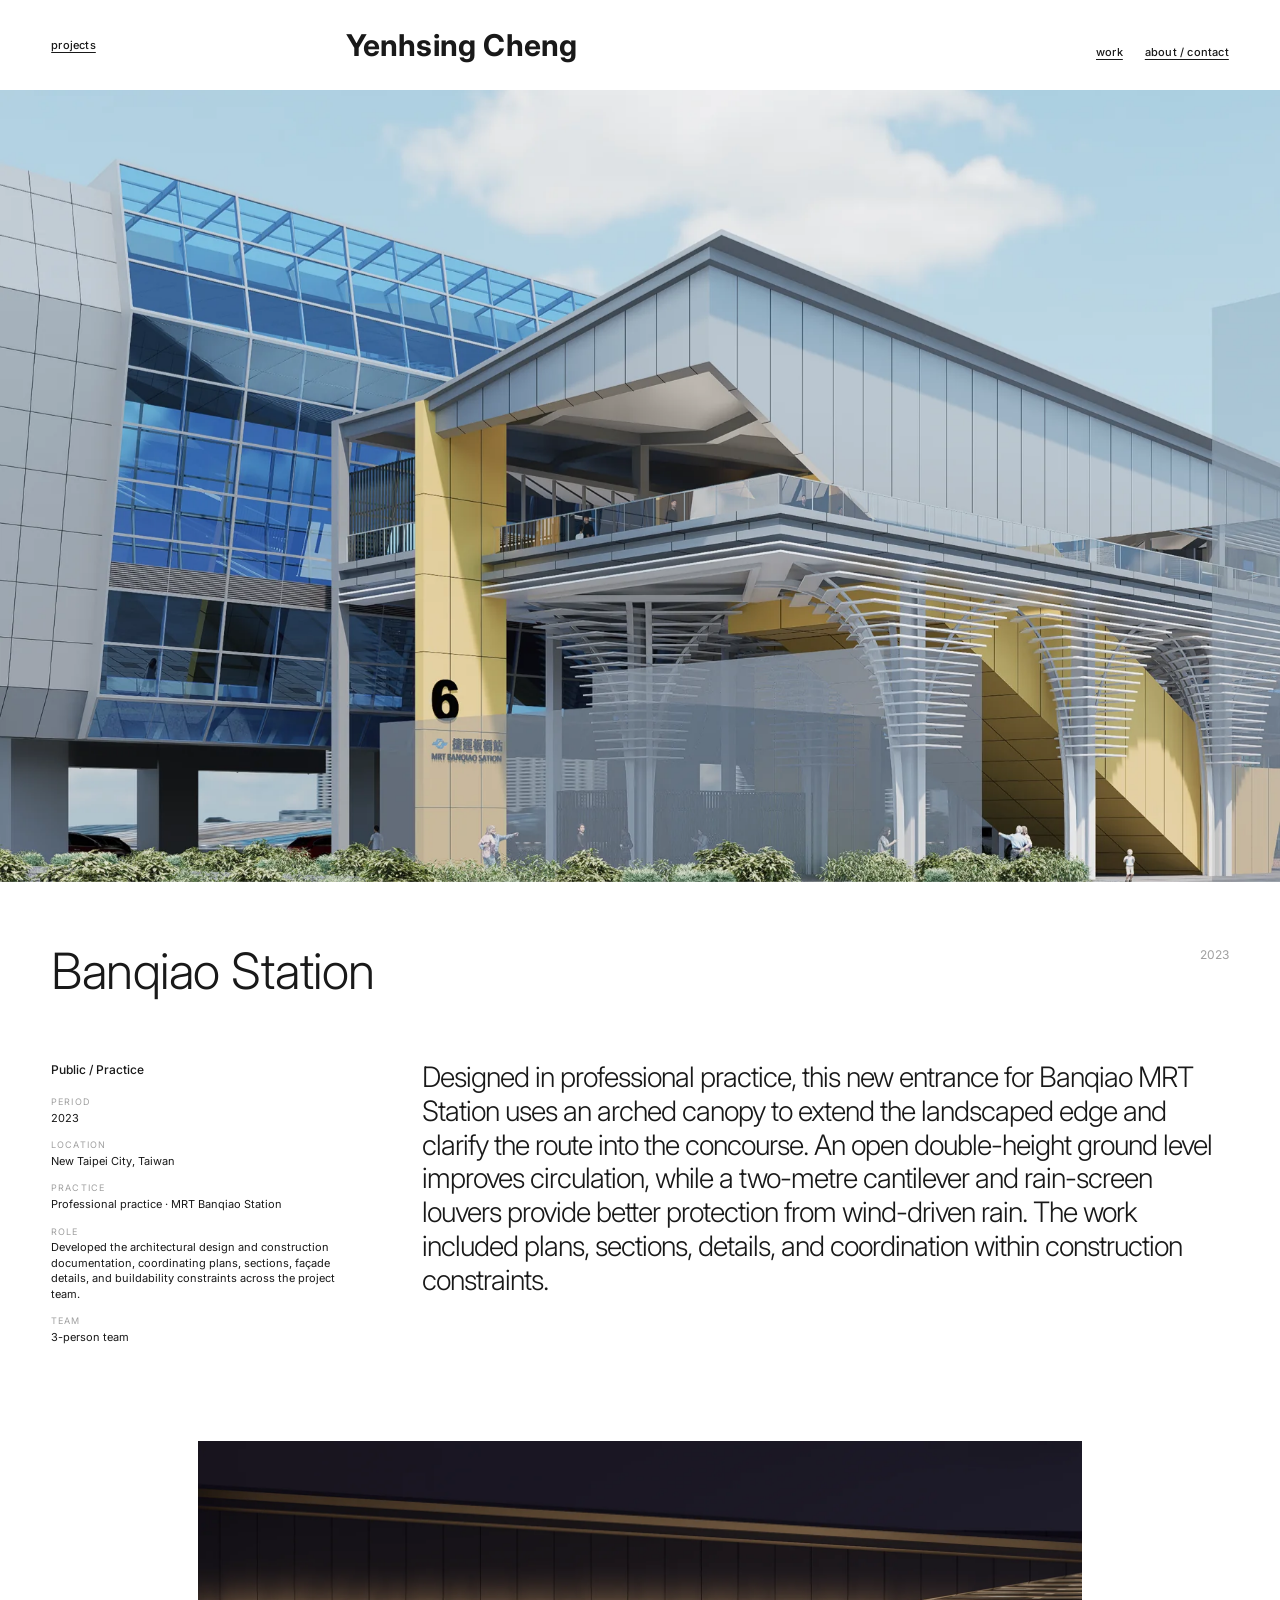
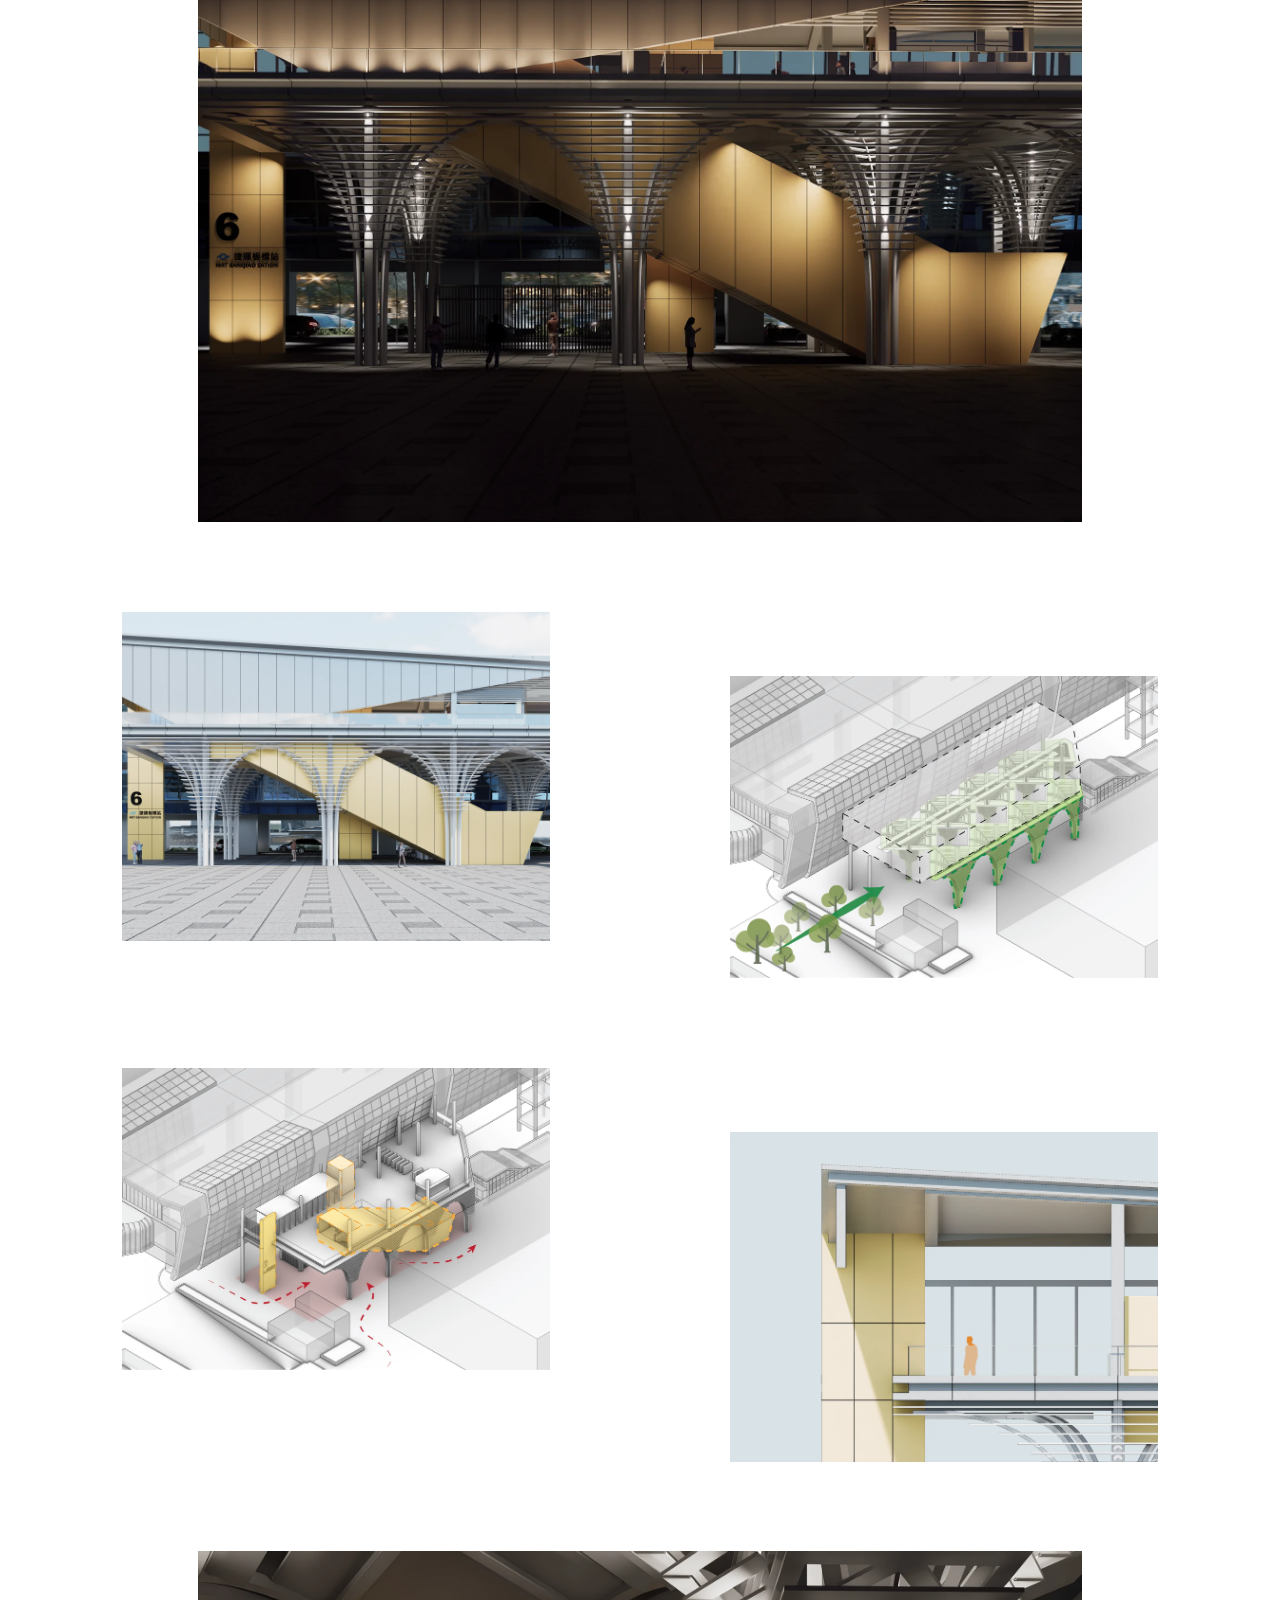
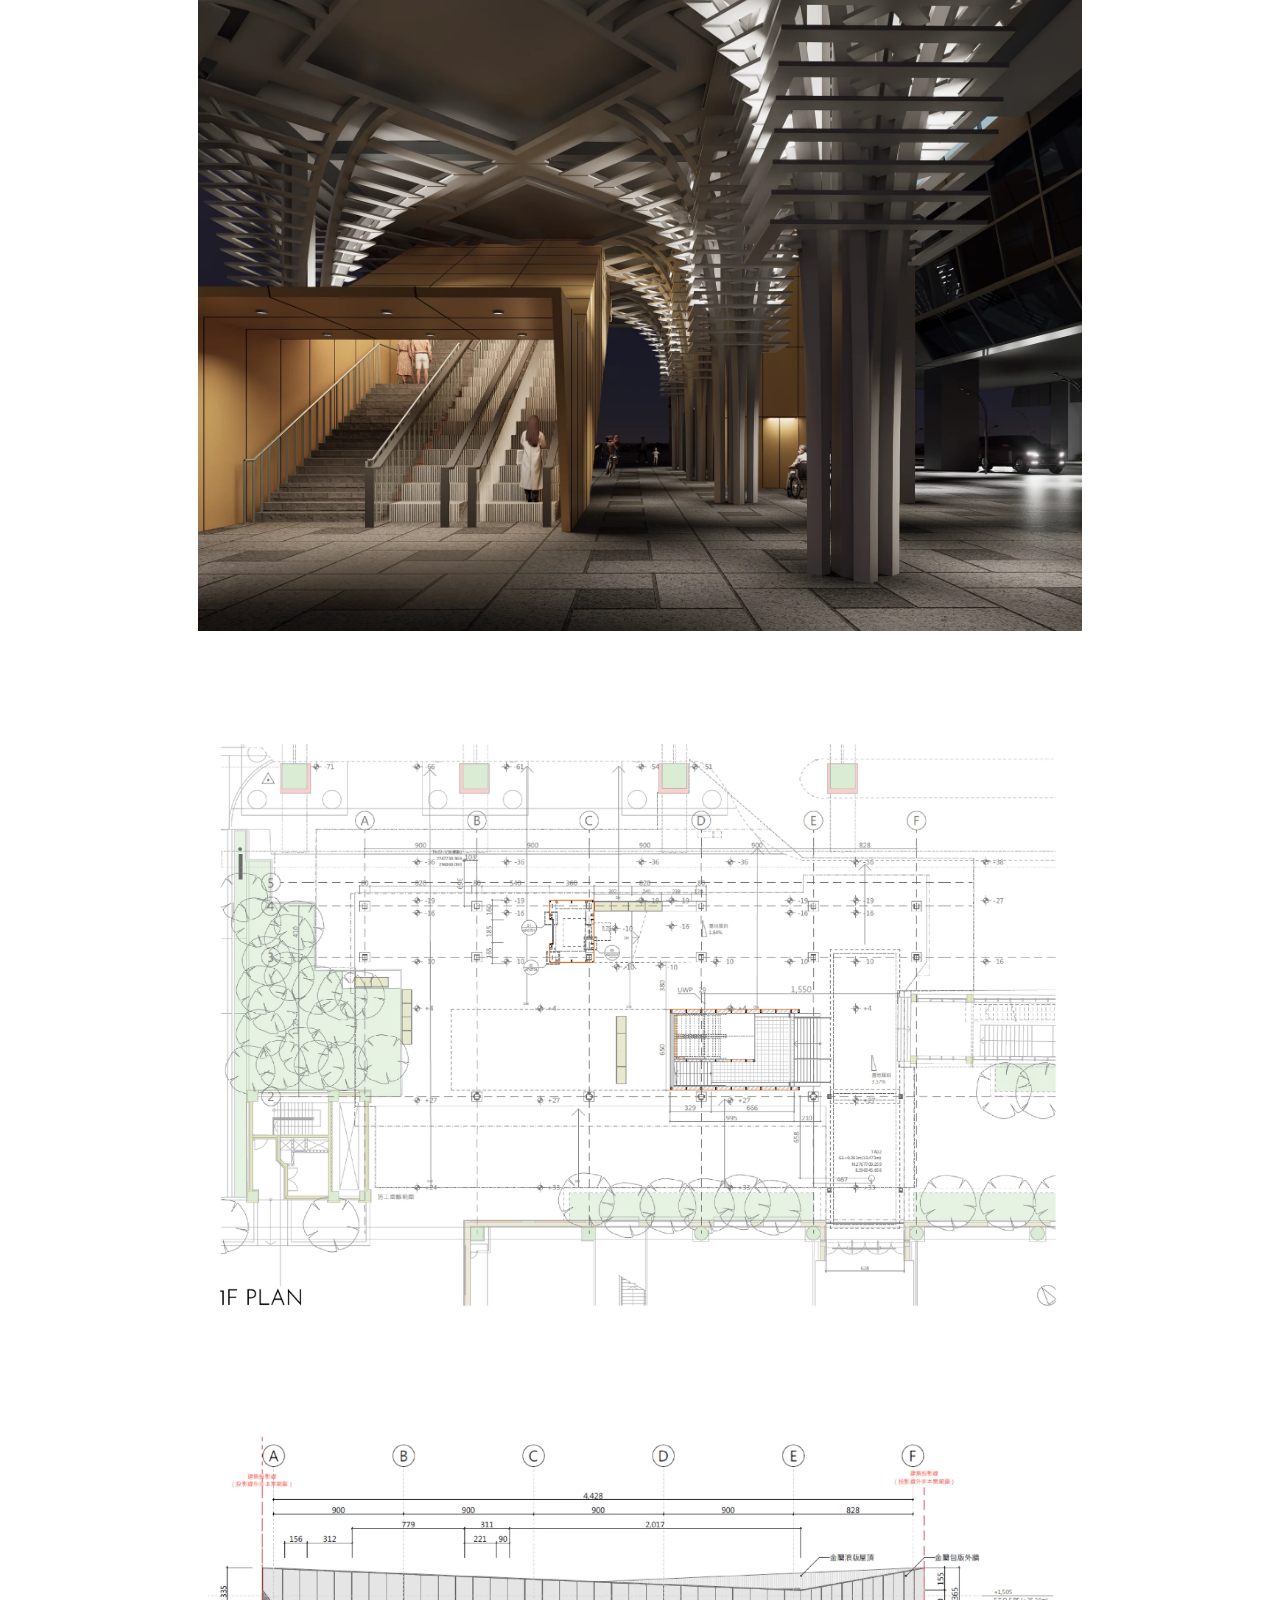
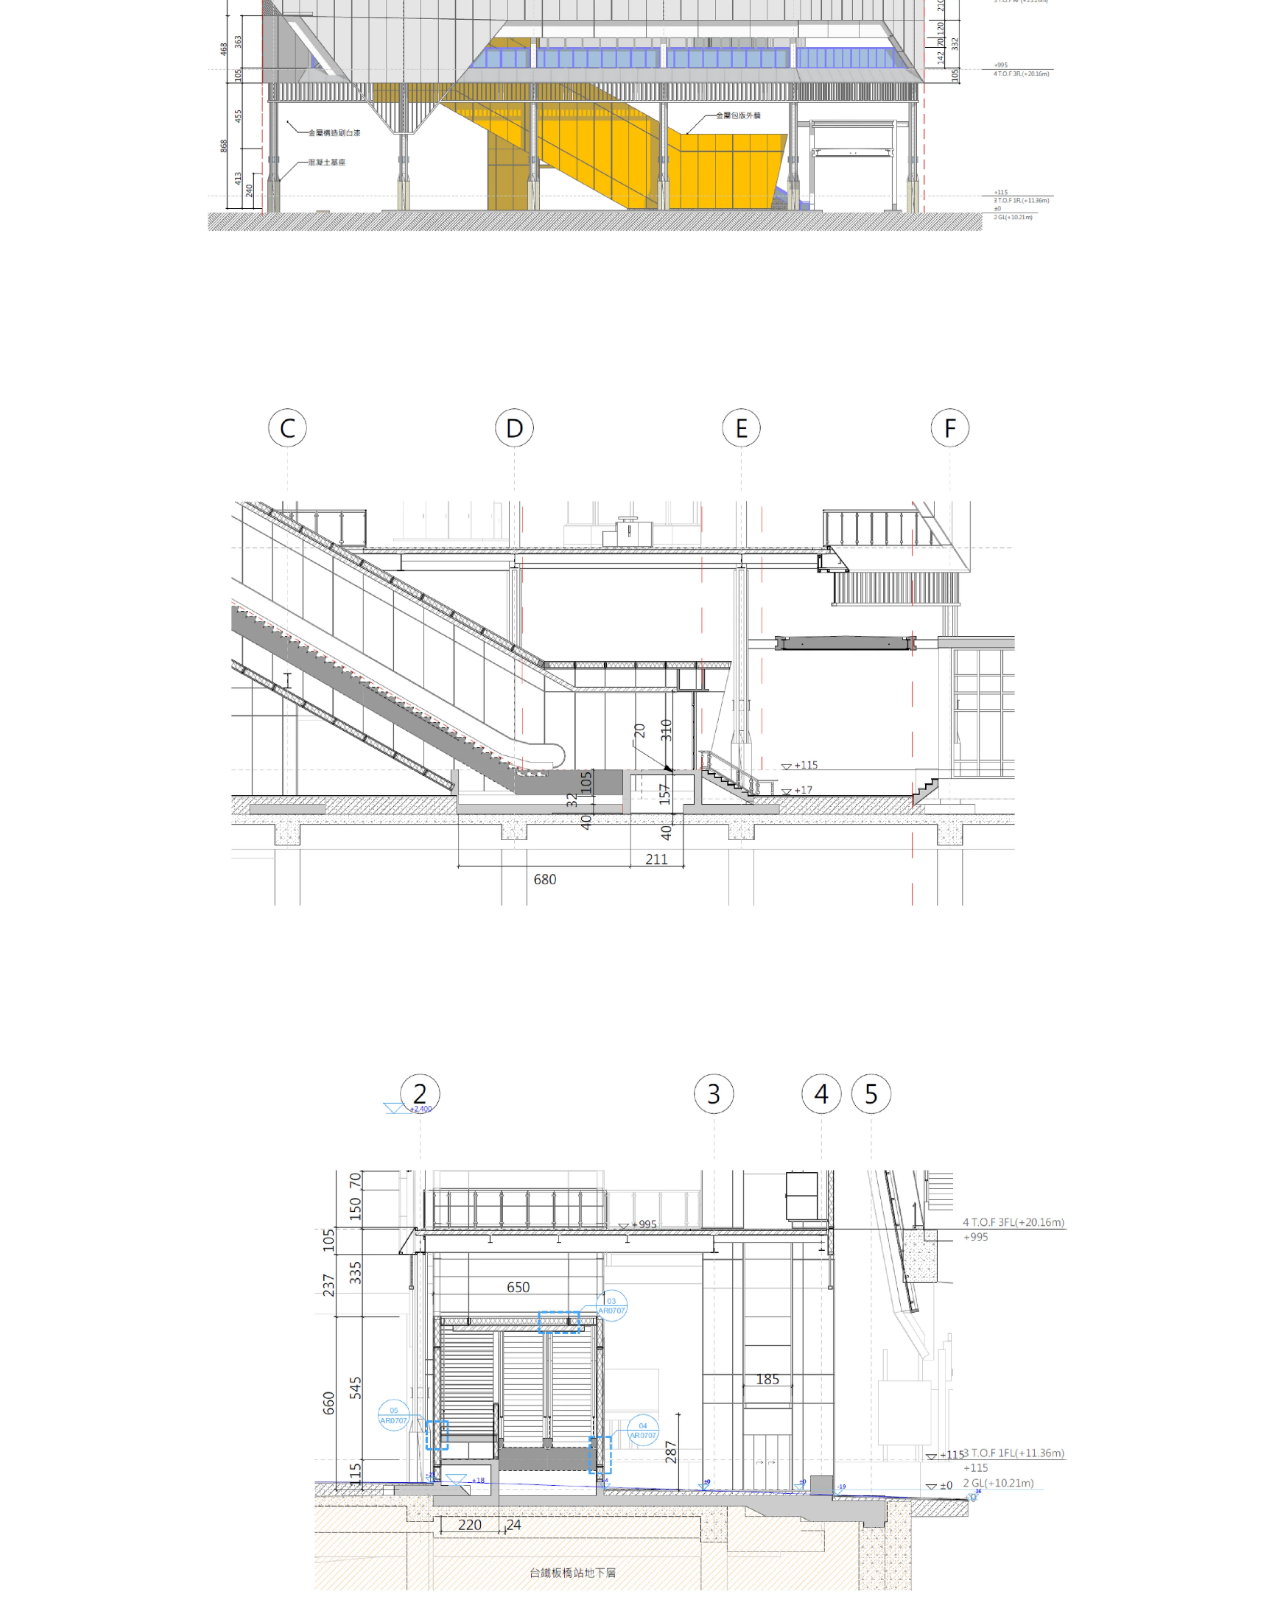
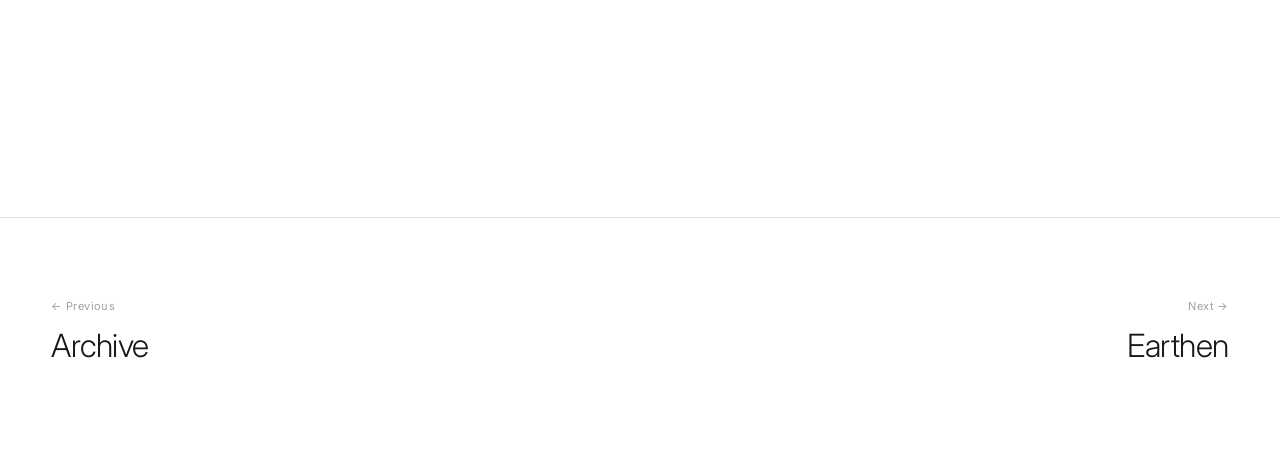
==== v3-work.html @ c4c6fbca "Add staggered project scroll navigation and simplify project info" ====
<!DOCTYPE html>
<html lang="en">

<head>
  <meta charset="UTF-8" />
  <meta name="viewport" content="width=device-width, initial-scale=1.0" />
  <title>Yenhsing Cheng · Project</title>
  <link rel="icon" href="favicon.svg" type="image/svg+xml" />
  <meta name="description" content="Project case study by Yenhsing Cheng." />
  <link rel="preconnect" href="https://fonts.googleapis.com" />
  <link rel="preconnect" href="https://fonts.gstatic.com" crossorigin />
  <link href="https://fonts.googleapis.com/css2?family=Inter:wght@300;400;500;700&family=Spectral:ital,wght@1,400&display=swap" rel="stylesheet" />
  <link rel="stylesheet" href="v3.css?v=20260917-8" />
</head>

<body>

  <!-- HEADER -->
  <header class="v3head">
    <span class="v3head__label" id="projLabel" role="button" tabindex="0" aria-expanded="false">projects</span>
    <div class="v3head__main">
      <a href="v3.html" class="v3head__logo">Yenhsing Cheng</a>
      <nav class="v3head__nav">
        <a href="v3.html">work</a>
        <a href="v3.html#about">about / contact</a>
      </nav>
    </div>
  </header>

  <main class="case3" id="case"></main>

  <script src="v3.js?v=20260917-4"></script>
  <script>
    (function () {
      const esc = (s) => (s || '').replace(/&/g, '&amp;').replace(/</g, '&lt;')
        .replace(/>/g, '&gt;').replace(/"/g, '&quot;');

      const params = new URLSearchParams(location.search);
      let id = params.get('p');
      if (!PROJECTS_V3[id]) id = ORDER_V3[0];
      const p = PROJECTS_V3[id];
      document.title = `Yenhsing Cheng · ${p.title}`;

      /* Desktop heroes use 1080p masters; mobile keeps the lighter files.
         A playlist replaces the cover and starts on its first clip. */
      const useHDHero = window.matchMedia('(min-width: 821px)').matches;
      const heroPlaylist = (useHDHero && p.coverPlaylistHD) || p.coverPlaylist;
      const hero = (heroPlaylist && heroPlaylist[0]) ||
        (useHDHero && p.coverHD) || HERO_OVERRIDE_V3[id] || p.cover;
      const site = SITES_V3[id] || '';
      const infoRow = (label, value) => value ? `
        <div class="case3__info-row">
          <dt>${esc(label)}</dt>
          <dd>${esc(value)}</dd>
        </div>` : '';
      const infoHTML = `
        <dl class="case3__info">
          ${infoRow('Period', p.period || p.year)}
          ${infoRow('Location', site)}
          ${infoRow(p.orgLabel || 'Studio', p.client)}
          ${infoRow('Role', p.role)}
          ${infoRow('Team', p.team)}
          ${infoRow('Award', p.award)}
        </dl>`;

      const mediaOf = (src, alt) => isVidV3(src)
        ? `<video src="${src}" poster="${posterForV3(src)}" muted loop playsinline preload="none" data-lazyplay></video>`
        : `<img src="${src}" alt="${esc(alt) || esc(p.title)}" loading="lazy">`;
      const figInner = (f) => `<figure class="case3__figure">${mediaOf(f.src, f.cap)}</figure>`;
      const figWide = (f) => `<figure class="case3__figure case3__figure--wide reveal">${mediaOf(f.src, f.cap)}</figure>`;
      /* portrait video with still photos stacked on its left */
      const figDuo = (f) => `
        <div class="case3__duo${f.even ? ' case3__duo--even' : ''} reveal">
          <div class="case3__duo-left">${f.left.map((l) => figInner(l)).join('')}</div>
          <figure class="case3__figure case3__figure--portrait">${mediaOf(f.src, f.cap)}</figure>
        </div>`;

      /* hero */
      const heroHTML = `<div class="case3__hero${p.coverFit === 'contain' ? ' case3__hero--contain' : ''}">${isVidV3(hero)
        ? `<video src="${hero}" poster="${posterForV3(hero)}" muted loop playsinline preload="metadata" data-lazyplay></video>`
        : `<img src="${hero}" alt="${esc(p.title)}, cover">`}</div>`;

      /* title spans the full text block; project info and intro sit below it */
      const metaHTML = `
        <div class="case3__meta">
          <div class="case3__meta-main">
            <h1 class="case3__title">${esc(p.title)}</h1>
            <div class="case3__where">
              <span class="yr">${esc(p.year)}</span>
            </div>
          </div>
          <div class="case3__meta-left">
            <div class="case3__cat">${esc(p.cat)}</div>
            ${infoHTML}
          </div>
          <div class="case3__meta-copy">
            ${p.intro ? `<p class="case3__intro reveal">${esc(p.intro)}</p>` : ''}
          </div>
        </div>`;

      /* Portrait covers keep their full frame in a dedicated hero band; the
         same title / info / intro structure follows on every project page. */
      const topHTML = p.coverPortrait
        ? `
        <div class="case3__vhero">
          <figure>
            <video src="${hero}" poster="${posterForV3(hero)}" muted loop playsinline preload="metadata" data-lazyplay></video>
          </figure>
        </div>${metaHTML}`
        : heroHTML + metaHTML;

      /* essay */
      let essayHTML = '';
      if (p.layout === 'archive') {
        essayHTML = `
          <div class="case3__arch-mockups reveal">${(p.mockups || []).map((m) => `<figure class="case3__figure">${mediaOf(m, p.title)}</figure>`).join('')}</div>
          ${figWide({ src: p.longImg })}`;
      } else {
        const g = p.gallery || [];
        let buf = [];
        const flush = () => {
          for (let i = 0; i < buf.length; i += 2) {
            if (i + 1 < buf.length) essayHTML += `<div class="case3__pair reveal">${figInner(buf[i])}${figInner(buf[i + 1])}</div>`;
            else essayHTML += figWide(buf[i]);
          }
          buf = [];
        };
        g.forEach((f) => {
          if (f.left) { flush(); essayHTML += figDuo(f); }
          else if (f.wide) { flush(); essayHTML += figWide(f); }
          else buf.push(f);
        });
        flush();
      }
      essayHTML = `<section class="case3__essay">${essayHTML}</section>`;

      /* Keep repo-backed projects lean: show the source link without embedding
         the full README beneath the visual case study. */
      let repoHTML = '';
      if (p.repo) {
        repoHTML = `
          <section class="case3__repo" id="repoSec">
            <div class="case3__repo-head">
              <span class="case3__repo-label">Source code</span>
              <a class="case3__repo-link" id="repoLink" href="${esc(p.repo)}" target="_blank" rel="noopener">
                <svg viewBox="0 0 24 24" width="18" height="18" fill="currentColor" aria-hidden="true"><path d="M12 .5C5.73.5.5 5.73.5 12c0 5.08 3.29 9.39 7.86 10.91.58.11.79-.25.79-.56 0-.28-.01-1.02-.02-2-3.2.7-3.88-1.54-3.88-1.54-.52-1.33-1.28-1.68-1.28-1.68-1.05-.72.08-.7.08-.7 1.16.08 1.77 1.19 1.77 1.19 1.03 1.77 2.7 1.26 3.36.96.1-.75.4-1.26.73-1.55-2.55-.29-5.23-1.28-5.23-5.69 0-1.26.45-2.29 1.19-3.1-.12-.29-.52-1.46.11-3.05 0 0 .97-.31 3.18 1.18a11 11 0 0 1 5.79 0c2.21-1.49 3.18-1.18 3.18-1.18.63 1.59.23 2.76.11 3.05.74.81 1.19 1.84 1.19 3.1 0 4.42-2.69 5.4-5.25 5.68.41.36.78 1.06.78 2.14 0 1.54-.01 2.79-.01 3.17 0 .31.21.68.8.56A11.51 11.51 0 0 0 23.5 12C23.5 5.73 18.27.5 12 .5z"/></svg>
                <span id="repoName">${esc(p.repo.replace(/^https?:\/\//, ''))}</span>
              </a>
            </div>
          </section>`;
      }

      /* prev / next */
      const n = ORDER_V3.length;
      const idx = ORDER_V3.indexOf(id);
      const prevId = ORDER_V3[(idx - 1 + n) % n];
      const nextId = ORDER_V3[(idx + 1) % n];
      const navHTML = `
        <nav class="case3__nav">
          <a class="prev" href="v3-work.html?p=${prevId}"><span class="dir">← Previous</span><span class="nm">${esc(PROJECTS_V3[prevId].title)}</span></a>
          <a class="next" href="v3-work.html?p=${nextId}"><span class="dir">Next →</span><span class="nm">${esc(PROJECTS_V3[nextId].title)}</span></a>
        </nav>`;

      document.getElementById('case').innerHTML = topHTML + essayHTML + repoHTML + navHTML;

      /* portrait tech videos render at natural aspect, right-aligned */
      if (GROUPS_V3.tech.includes(CAT_V3[id])) {
        document.querySelectorAll('#case video').forEach((v) => {
          const mark = () => {
            if (v.videoHeight <= v.videoWidth) return;
            const fig = v.closest('.case3__figure');
            const hero = v.closest('.case3__hero');
            if (fig) fig.classList.add('case3__figure--portrait');
            else if (hero) hero.classList.add('case3__hero--portrait');
          };
          if (v.readyState >= 1) mark();
          else v.addEventListener('loadedmetadata', mark, { once: true });
        });
      }

      /* behaviours, the observer first: resumeHeroVideo must seek AFTER the
         clip-config listener it would otherwise be overwritten by */
      initVideoObserver();
      const resumedAt = resumeHeroVideo(heroPlaylist);
      initCoverPlaylist(heroPlaylist, resumedAt);
      initReveal();
      initProjectsIndex();

      /* keyboard ← → navigation */
      document.addEventListener('keydown', (e) => {
        if (e.key === 'ArrowLeft') location.href = `v3-work.html?p=${prevId}`;
        else if (e.key === 'ArrowRight') location.href = `v3-work.html?p=${nextId}`;
      });

      /* minimal Markdown → HTML, same converter as work.html: headings,
         paragraphs, bold/italic/inline-code, links, images, lists, blockquotes,
         rules, fenced code, and GFM pipe tables. Relative image/link paths
         resolve against the repo's raw/blob host. Deliberately dependency-free. */
      function renderMarkdown(md, rawBase, blobBase, repoUrl) {
        const esc = (s) => s.replace(/&/g, '&amp;').replace(/</g, '&lt;').replace(/>/g, '&gt;');
        const resolveLink = (u) => {
          u = u.trim();
          if (/^(https?:|mailto:)/i.test(u)) return u;
          if (u[0] === '#') return repoUrl + u.toLowerCase();
          return blobBase + u.replace(/^\.?\//, '');
        };
        const resolveImg = (u) => {
          u = u.trim();
          if (/^https?:/i.test(u)) return u;
          return rawBase + u.replace(/^\.?\//, '');
        };
        const inline = (raw) => {
          let t = esc(raw);
          const code = [];
          t = t.replace(/`([^`]+)`/g, (mm, c) => { code.push(c); return '' + (code.length - 1) + ''; });
          t = t.replace(/!\[([^\]]*)\]\(([^)\s]+)[^)]*\)/g, (mm, a, u) => `<img src="${resolveImg(u)}" alt="${a}" loading="lazy">`);
          t = t.replace(/\[([^\]]+)\]\(([^)\s]+)[^)]*\)/g, (mm, txt, u) => `<a href="${resolveLink(u)}" target="_blank" rel="noopener">${txt}</a>`);
          t = t.replace(/\*\*([^*]+)\*\*/g, '<strong>$1</strong>').replace(/__([^_]+)__/g, '<strong>$1</strong>');
          t = t.replace(/(^|[^*])\*([^*\s][^*]*?)\*/g, '$1<em>$2</em>');
          t = t.replace(/(\d+)/g, (mm, i) => `<code>${code[+i]}</code>`);
          return t;
        };
        const cells = (line) => line.trim().replace(/^\|/, '').replace(/\|$/, '').split('|').map((c) => c.trim());
        const isTableSep = (l) => /^\s*\|?[\s:|-]*-[\s:|-]*\|?\s*$/.test(l) && l.indexOf('-') > -1 && l.indexOf('|') > -1;

        const lines = md.replace(/\r\n/g, '\n').split('\n');
        let html = '', i = 0;
        while (i < lines.length) {
          let line = lines[i];
          if (!line.trim()) { i++; continue; }
          const fence = /^\s*(```|~~~)(.*)$/.exec(line);
          if (fence) {
            const mark = fence[1], lang = fence[2].trim();
            const buf = [];
            i++;
            while (i < lines.length && lines[i].indexOf(mark) === -1) { buf.push(lines[i]); i++; }
            i++;
            html += `<pre class="md-code${lang ? ' md-lang-' + lang.replace(/[^a-z0-9]/gi, '') : ''}"><code>${esc(buf.join('\n'))}</code></pre>`;
            continue;
          }
          if (/^\s*([-*_])(\s*\1){2,}\s*$/.test(line)) { html += '<hr>'; i++; continue; }
          const h = /^(#{1,6})\s+(.*)$/.exec(line);
          if (h) { const n = h[1].length; html += `<h${n}>${inline(h[2].replace(/\s+#+\s*$/, ''))}</h${n}>`; i++; continue; }
          if (line.indexOf('|') > -1 && i + 1 < lines.length && isTableSep(lines[i + 1])) {
            const head = cells(line);
            i += 2;
            const rows = [];
            while (i < lines.length && lines[i].trim() && lines[i].indexOf('|') > -1) { rows.push(cells(lines[i])); i++; }
            const hasHead = head.some((c) => c !== '');
            html += '<div class="md-table-wrap"><table>';
            if (hasHead) html += '<thead><tr>' + head.map((c) => `<th>${inline(c)}</th>`).join('') + '</tr></thead>';
            html += '<tbody>' + rows.map((r) => '<tr>' + r.map((c) => `<td>${inline(c)}</td>`).join('') + '</tr>').join('') + '</tbody>';
            html += '</table></div>';
            continue;
          }
          if (/^\s*>/.test(line)) {
            const buf = [];
            while (i < lines.length && /^\s*>/.test(lines[i])) { buf.push(lines[i].replace(/^\s*>\s?/, '')); i++; }
            html += `<blockquote>${inline(buf.join(' ').trim())}</blockquote>`;
            continue;
          }
          if (/^\s*[-*+]\s+/.test(line)) {
            const buf = [];
            while (i < lines.length && /^\s*[-*+]\s+/.test(lines[i])) { buf.push(lines[i].replace(/^\s*[-*+]\s+/, '')); i++; }
            html += '<ul>' + buf.map((t) => `<li>${inline(t)}</li>`).join('') + '</ul>';
            continue;
          }
          if (/^\s*\d+\.\s+/.test(line)) {
            const buf = [];
            while (i < lines.length && /^\s*\d+\.\s+/.test(lines[i])) { buf.push(lines[i].replace(/^\s*\d+\.\s+/, '')); i++; }
            html += '<ol>' + buf.map((t) => `<li>${inline(t)}</li>`).join('') + '</ol>';
            continue;
          }
          const buf = [];
          while (i < lines.length && lines[i].trim()
            && !/^\s*(```|~~~|#{1,6}\s|>|[-*+]\s|\d+\.\s)/.test(lines[i])
            && !/^\s*([-*_])(\s*\1){2,}\s*$/.test(lines[i])
            && !(lines[i].indexOf('|') > -1 && i + 1 < lines.length && isTableSep(lines[i + 1]))) {
            buf.push(lines[i]); i++;
          }
          html += `<p>${inline(buf.join('\n')).replace(/\n/g, '<br>')}</p>`;
        }
        return html;
      }
    })();
  </script>
</body>

</html>
---- v3.css ----
/* ============================================================
   v3.css, "elim" independent site (elim.work-inspired)
   Editorial, white, generous whitespace, image-led.
   Does NOT touch styles.css / index.html / work.html.
   ============================================================ */

:root {
  --ink: #191919;
  --cap: #A0A0A0;
  --bg: #FFFFFF;
  --line: #E4E4E4;

  --edge: clamp(20px, 4vw, 56px);   /* page side padding */
  --content-left: 25%;              /* logo / body text alignment (col 4 of 12) */
  --head-h: 90px;

  --f-ui: "Inter", system-ui, sans-serif;
  --f-cap: "Spectral", Georgia, serif;
}

* { box-sizing: border-box; }

html { -webkit-font-smoothing: antialiased; }

body {
  margin: 0;
  background: var(--bg);
  color: var(--ink);
  font-family: var(--f-ui);
  font-weight: 400;
  line-height: 1.5;
  padding-top: var(--head-h);
}

img, video { max-width: 100%; height: auto; display: block; }

a { color: inherit; text-decoration: none; }

/* ---------- fixed header (three zones) ---------- */
.v3head {
  position: fixed;
  top: 0; left: 0; right: 0;
  height: var(--head-h);
  display: grid;
  grid-template-columns: var(--content-left) 1fr;
  align-items: center;
  padding: 0 var(--edge);
  background: var(--bg);
  z-index: 60;
}
/* while the full-screen opener is under it, the header lets the footage through */
.v3head.is-over {
  background: transparent;
  color: #fff;
}
.v3head.is-over a { color: #fff; }
.v3head__label {
  grid-column: 1;
  font-size: 11px;
  font-weight: 500;
  letter-spacing: .2px;
  text-decoration: underline;
  text-underline-offset: 3px;
}
#projLabel { cursor: pointer; }
.v3head__main {
  grid-column: 2;
  display: flex;
  align-items: baseline;
  justify-content: space-between;
  gap: 24px;
}
.v3head__identity {
  display: flex;
  align-items: baseline;
  gap: 14px;
  min-width: 0;
}
.v3head__logo {
  font-size: 30px;
  font-weight: 700;
  letter-spacing: .2px;
  line-height: 1;
  white-space: nowrap;
}
.v3head__role {
  color: var(--cap);
  font-size: 10px;
  font-weight: 400;
  letter-spacing: .04em;
  white-space: nowrap;
}
.v3head.is-over .v3head__role { color: rgba(255, 255, 255, .72); }
.v3head__nav {
  display: flex;
  gap: 22px;
  font-size: 11px;
  font-weight: 500;
  letter-spacing: .2px;
}
.v3head__nav a {
  text-decoration: underline;
  text-underline-offset: 3px;
}
.v3head__nav a.is-active { opacity: 1; text-decoration-thickness: 2px; }

/* headliner focus: pointing at any one item in the bar pulls it forward and
   pushes everything else back, out of focus. The blur sits on the siblings
   rather than the hovered item, so the bar reads as one row with a single
   thing in focus instead of a row of separate hover states. */
.v3head__label,
.v3head__logo,
.v3head__role,
.v3head__nav a {
  transition: filter .3s ease, opacity .3s ease;
}
.v3head:hover .v3head__label,
.v3head:hover .v3head__logo,
.v3head:hover .v3head__role,
.v3head:hover .v3head__nav a {
  filter: blur(1.2px);
  opacity: .4;
}
.v3head .v3head__label:hover,
.v3head .v3head__logo:hover,
.v3head .v3head__identity:hover .v3head__role,
.v3head .v3head__nav a:hover {
  filter: none;
  opacity: 1;
}
/* a touch screen has no hover, so nothing should ever be left blurred there */
@media (hover: none) {
  .v3head:hover .v3head__label,
  .v3head:hover .v3head__logo,
  .v3head:hover .v3head__role,
  .v3head:hover .v3head__nav a { filter: none; opacity: 1; }
}

/* ============================================================
   HOME (v3.html)
   ============================================================ */

/* ---- feed: 12-col grid, hand-placed staggered items ---- */
.feed {
  display: grid;
  grid-template-columns: repeat(12, 1fr);
  column-gap: clamp(16px, 2.4vw, 34px);
  row-gap: clamp(48px, 6vw, 88px);
  align-items: start;
  padding: 24px var(--edge) 40px;
}

/* text index of every project, a floating panel pinned just under the header,
   toggled by the "projects" label. Fixed so it appears wherever you've scrolled. */
.idx {
  position: fixed;
  top: var(--head-h);
  left: 0;
  z-index: 55;
  display: none;
  flex-direction: column;
  gap: 6px;
  padding: 18px var(--edge) 26px;
  background: var(--bg);
  font-size: 13px;
  font-weight: 500;
}
.idx.is-open { display: flex; }
.idx a {
  width: fit-content;
  transition: opacity .2s;
}
.idx a:hover { opacity: .5; }

.feed__item {
  display: block;
  transition: opacity .5s ease;
}
.feed__media {
  overflow: hidden;
  background: #f3f3f3;
}
.feed__media img,
.feed__media video { width: 100%; display: block; }
.feed__cap {
  margin-top: 12px;
  font-size: 12px;
  font-weight: 500;
  letter-spacing: .2px;
  line-height: 1.5;
}
.feed__cap-title { display: block; }
.feed__position {
  display: none;
  margin-bottom: 12px;
  font-size: 10px;
  font-weight: 500;
  letter-spacing: .06em;
  text-transform: uppercase;
}
.feed__cap-cat {
  display: block;
  color: var(--cap);
  font-size: clamp(9px, .8vw, 11px);
  text-transform: uppercase;
  white-space: nowrap;
}
.feed__cap-role {
  display: block;
  max-width: none;
  margin-top: 2px;
  color: var(--cap);
  font-size: clamp(9px, .8vw, 11px);
  font-weight: 400;
  white-space: nowrap;
}
/* one-line description, only used by the lead entry */
.feed__cap-note {
  display: block;
  max-width: none;
  color: var(--cap);
  font-size: clamp(10px, 1vw, 13px);
  white-space: nowrap;
}
.feed__cap-year { display: block; color: var(--cap); }

/* hover: gentle lift of the image */
.feed__item .feed__media img,
.feed__item .feed__media video { transition: transform .6s ease; }
.feed__item:hover .feed__media img,
.feed__item:hover .feed__media video { transform: scale(1.02); }

/* deterministic placement (matches elim staggered collage) */
/* n=0: the lead entry opens the site full-screen, the collage starts below the fold.
   The negative margins cancel the feed's padding AND the body's header offset, so the
   footage runs the full viewport and the header floats on top of it. */
.feed__item[data-n="0"] {
  grid-column: 1 / -1;
  grid-row: 1;
  position: relative;
  margin: calc((var(--head-h) + 24px) * -1) calc(var(--edge) * -1) 0;
  height: 100vh;
}
.feed__item[data-n="0"] .feed__media { height: 100%; }
.feed__item[data-n="0"] .feed__media video {
  width: 100%;
  height: 100%;
  object-fit: cover;
}
/* the header floats over the footage, a soft top scrim keeps it legible */
.feed__item[data-n="0"] .feed__media::before {
  content: "";
  position: absolute;
  inset: 0 0 auto 0;
  height: calc(var(--head-h) + 50px);
  background: linear-gradient(to bottom, rgba(0, 0, 0, .42), rgba(0, 0, 0, 0));
  pointer-events: none;
}
/* the caption sits on the footage, so it needs a scrim to stay readable */
.feed__item[data-n="0"] .feed__media::after {
  content: "";
  position: absolute;
  inset: auto 0 0 0;
  height: 42%;
  background: linear-gradient(to top, rgba(0, 0, 0, .5), rgba(0, 0, 0, 0));
  pointer-events: none;
}
.feed__item[data-n="0"] .feed__cap {
  position: absolute;
  left: var(--edge);
  bottom: clamp(30px, 5vh, 58px);
  z-index: 2;
  margin: 0;
  color: #fff;
}
.feed__item[data-n="0"] .feed__cap-title {
  font-size: clamp(28px, 3.4vw, 46px);
  font-weight: 700;
  line-height: 1.1;
  margin-bottom: 10px;
}
.feed__item[data-n="0"] .feed__cap-cat,
.feed__item[data-n="0"] .feed__cap-note,
.feed__item[data-n="0"] .feed__cap-role,
.feed__item[data-n="0"] .feed__cap-year { color: rgba(255, 255, 255, .8); }

/* there is nothing visible below a full-screen opener, say so */
.feed__scroll {
  position: absolute;
  left: 50%;
  bottom: clamp(24px, 4vh, 40px);
  z-index: 2;
  width: 1px;
  height: 46px;
  background: linear-gradient(to bottom, rgba(255, 255, 255, 0), rgba(255, 255, 255, .85));
  animation: scrollcue 2.2s ease-in-out infinite;
}
@keyframes scrollcue {
  0%, 100% { transform: scaleY(.45); transform-origin: top; opacity: .45; }
  50%      { transform: scaleY(1);   transform-origin: top; opacity: 1; }
}
@media (prefers-reduced-motion: reduce) {
  .feed__scroll { animation: none; }
}

.feed__item[data-n="1"]  { grid-column: 4 / 13; grid-row: 2; margin-top: 150px; }
.feed__item[data-n="2"]  { grid-column: 1 / 8;  grid-row: 3; margin-top: 70px; }
.feed__item[data-n="3"]  { grid-column: 9 / 13; grid-row: 3; margin-top: 220px; }
.feed__item[data-n="4"]  { grid-column: 1 / 8;  grid-row: 4; margin-top: 80px; }
.feed__item[data-n="5"]  { grid-column: 3 / 6;  grid-row: 8; margin-top: 80px; }
.feed__item[data-n="6"]  { grid-column: 3 / 7;  grid-row: 5; margin-top: 90px; }
/* Orienteering gets a full-width row so the landscape image reads at portfolio scale. */
.feed__item[data-n="7"]  { grid-column: 1 / -1; grid-row: 6; margin-top: 80px; }
.feed__item[data-n="8"]  { grid-column: 9 / 12; grid-row: 5; margin-top: 220px; }
/* Portrait clips stay vertical regardless of their position in the edited sequence. */
.feed__item--portrait .feed__media { aspect-ratio: 9 / 16; }
.feed__item--portrait .feed__media video { width: 100%; height: 100%; object-fit: cover; }
.feed__item[data-n="9"]  { grid-column: 9 / 13; grid-row: 8; margin-top: 210px; }
.feed__item[data-n="10"] { grid-column: 3 / 9;  grid-row: 7; margin-top: 100px; }
.feed__item[data-n="11"] { grid-column: 4 / 11; grid-row: 9; margin-top: 120px; }

/* arch/tech filter: s-p.studio-style index, show ONLY the active group as a
   uniform grid of equal image cards, with the name + category overlaid on each
   image. The staggered placement is dropped while filtered. */
.feed.is-filtered {
  display: flex;
  flex-wrap: nowrap;                       /* one single row */
  justify-content: center;                 /* horizontally centered */
  align-items: center;                     /* vertically centered */
  gap: clamp(12px, 1.4vw, 22px);
  min-height: calc(100vh - var(--head-h)); /* fill the viewport below the header */
  padding: 24px var(--edge);
}
.feed.is-filtered .feed__item { display: none; }
.feed.is-filtered .idx { display: none; }
.feed.is-filtered .feed__item.is-match {
  display: block;
  flex: 1 1 0;
  min-width: 0;
  max-width: 280px;
  margin: 0;
}
.feed.is-filtered .feed__media {
  aspect-ratio: 4 / 3;
}
/* tech index: two rows. NEXA opens on its own, landscape. The row below starts
   with VORO, also landscape, since both clips carry burned-in horizontal text
   that a vertical crop would cut in half, then five vertical 9:16 cards.
   --tcard is one vertical card; --twide is a landscape card of the SAME media
   height (16/9 squared), so every caption in the row sits on one line. Card
   width tracks viewport height, so both rows fit on a screen. */
.feed.is-filtered[data-group="tech"] {
  --tgap: clamp(12px, 1.4vw, 22px);
  --tcard: clamp(88px, 13.5vh, 145px);
  --twide: calc(var(--tcard) * 256 / 81);
  display: grid;
  grid-template-columns: var(--twide) repeat(5, var(--tcard));
  justify-content: center;
  align-content: center;
  align-items: start;
  column-gap: var(--tgap);
  row-gap: clamp(16px, 3vh, 30px);
}
.feed.is-filtered[data-group="tech"] .feed__item.is-match {
  width: 100%;
  max-width: none;
}
.feed.is-filtered[data-group="tech"] .feed__media {
  aspect-ratio: 9 / 16;
}
/* top row, NEXA alone, landscape and centred over the row below */
.feed.is-filtered[data-group="tech"] .feed__item[data-n="0"] {
  grid-area: 1 / 1 / 2 / -1;
  justify-self: center;
  width: calc(var(--tcard) * 5.4);
}
/* the row below: VORO on the left, landscape, then the vertical cards */
.feed.is-filtered[data-group="tech"] .feed__item[data-n="3"]  { grid-area: 2 / 1 / 3 / 2; }
.feed.is-filtered[data-group="tech"] .feed__item[data-n="6"]  { grid-area: 2 / 2 / 3 / 3; }
.feed.is-filtered[data-group="tech"] .feed__item[data-n="5"]  { grid-area: 2 / 3 / 3 / 4; }
.feed.is-filtered[data-group="tech"] .feed__item[data-n="8"]  { grid-area: 2 / 4 / 3 / 5; }
.feed.is-filtered[data-group="tech"] .feed__item[data-n="9"]  { grid-area: 2 / 5 / 3 / 6; }
.feed.is-filtered[data-group="tech"] .feed__item[data-n="11"] { grid-area: 2 / 6 / 3 / 7; }
/* the two 16:9 clips keep their native shape, no crop */
.feed.is-filtered[data-group="tech"] .feed__item[data-n="0"] .feed__media,
.feed.is-filtered[data-group="tech"] .feed__item[data-n="3"] .feed__media {
  aspect-ratio: 16 / 9;
}
/* one THRESHLD card is enough in the index, the flagship-store card stays on
   the home collage, where both still read as separate pieces of the project */
.feed.is-filtered[data-group="tech"] .feed__item[data-n="10"] { display: none; }
.feed.is-filtered .feed__media img,
.feed.is-filtered .feed__media video {
  width: 100%;
  height: 100%;
  object-fit: cover;
}
.feed.is-filtered .feed__cap {
  margin-top: 10px;
  font-size: 13px;
  font-weight: 500;
}
/* the one-line description belongs to the collage, not the tight filtered row */
.feed.is-filtered .feed__cap-note { display: none; }
/* Tech index stays image-led: the project name is the only caption. */
.feed.is-filtered[data-group="tech"] .feed__position,
.feed.is-filtered[data-group="tech"] .feed__cap-cat,
.feed.is-filtered[data-group="tech"] .feed__cap-note,
.feed.is-filtered[data-group="tech"] .feed__cap-role,
.feed.is-filtered[data-group="tech"] .feed__cap-year { display: none; }
/* the opener's full-screen treatment is home-only, here it is just another card */
.feed.is-filtered .feed__item[data-n="0"] { height: auto; margin: 0; }
.feed.is-filtered .feed__item[data-n="0"] .feed__media { height: auto; }
/* the header/caption scrims belong to the full-screen opener, not to a small card */
.feed.is-filtered .feed__item[data-n="0"] .feed__media::before,
.feed.is-filtered .feed__item[data-n="0"] .feed__media::after { display: none; }
.feed.is-filtered .feed__item[data-n="0"] .feed__cap { position: static; color: inherit; }
.feed.is-filtered .feed__item[data-n="0"] .feed__cap-title {
  font-size: inherit;
  font-weight: 500;
  line-height: inherit;   /* the tight display line-height is opener-only */
  margin-bottom: 0;
}
.feed.is-filtered .feed__item[data-n="0"] .feed__cap-cat,
.feed.is-filtered .feed__item[data-n="0"] .feed__cap-year { color: var(--cap); }
.feed.is-filtered .feed__scroll { display: none; }
/* while filtered, the index is the whole page, hide the about + footer below
   it (and their divider lines) */
.feed.is-filtered ~ .about3,
.feed.is-filtered ~ .foot3 { display: none; }

/* ---------- about section ---------- */
.about3 {
  padding: 120px var(--edge) 40px;
  border-top: 1px solid var(--line);
  margin-top: 80px;
}
.about3__lead {
  margin: 0 0 8px var(--content-left);
  max-width: 62%;
  font-size: clamp(22px, 2.4vw, 30px);
  font-weight: 300;
  line-height: 1.2;
  letter-spacing: -1px;
}
.about3__notes {
  margin-left: var(--content-left);
  max-width: 44em;
}
.about3__notes p {
  font-size: 15px;
  font-weight: 400;
  color: #444;
  margin: 0 0 14px;
}
.about3__grid {
  display: grid;
  grid-template-columns: repeat(3, 1fr);
  gap: 40px;
  margin: 64px 0 0 var(--content-left);
}
.about3__col .label {
  font-size: 11px;
  font-weight: 600;
  letter-spacing: .6px;
  text-transform: uppercase;
  margin: 0 0 12px;
  color: var(--cap);
}
.about3__col ul { list-style: none; margin: 0; padding: 0; }
.about3__col li {
  font-size: 13px;
  line-height: 1.5;
  padding: 7px 0;
  border-top: 1px solid var(--line);
}

/* ---------- footer ---------- */
.foot3 {
  display: flex;
  align-items: center;
  justify-content: space-between;
  gap: 20px;
  padding: 40px var(--edge);
  border-top: 1px solid var(--line);
  margin-top: 80px;
  font-size: 12px;
  color: var(--cap);
}
.foot3 .social { display: flex; gap: 16px; list-style: none; margin: 0; padding: 0; }
.foot3 .social a { color: var(--ink); opacity: .8; transition: opacity .25s; }
.foot3 .social a:hover { opacity: 1; }
.foot3 .social svg { width: 20px; height: 20px; }

/* ============================================================
   CASE PAGE (v3-work.html)
   ============================================================ */

.case3__hero {
  width: 100%;
  height: min(88vh, 820px);
  overflow: hidden;
  background: #f3f3f3;
}
.case3__hero img,
.case3__hero video { width: 100%; height: 100%; object-fit: cover; }

/* show the whole frame instead of cropping to the band (VORO's UI capture) */
.case3__hero--contain {
  height: auto;
  display: flex;
  justify-content: center;
}
.case3__hero--contain img,
.case3__hero--contain video {
  width: auto;
  max-width: 100%;
  height: auto;
  max-height: min(88vh, 820px);
  object-fit: contain;
}

/* arriving from the index: the hero settles out of the zoom the card started */
@keyframes heroSettle {
  from { transform: scale(1.06); opacity: 0; }
  to   { transform: none; opacity: 1; }
}
.case3__hero img,
.case3__hero video,
.case3__vhero video { animation: heroSettle .55s cubic-bezier(.2,.7,.2,1) both; }

/* ---- index → case: the clicked media flies into the hero band ---- */
.zoomclone {
  position: fixed;
  z-index: 90;
  margin: 0;
  object-fit: cover;
  max-width: none;
  pointer-events: none;
  transform-origin: 0 0;      /* FLIP inverts from the top-left corner */
  will-change: transform;
  backface-visibility: hidden;
}
/* portrait clips land flush right at natural aspect, never crop them on the way */
.zoomclone--portrait { object-fit: contain; }
body.is-leaving .feed,
body.is-leaving .about3,
body.is-leaving .foot3 { opacity: 0; transition: opacity .3s ease; }

@media (prefers-reduced-motion: reduce) {
  .case3__hero img,
  .case3__hero video,
  .case3__vhero video { animation: none; }
}

/* Project heading spans the text block; info and intro form the row below. */
.case3__meta {
  display: grid;
  grid-template-columns: minmax(190px, var(--content-left)) minmax(0, 1fr);
  column-gap: clamp(32px, 6vw, 96px);
  row-gap: clamp(32px, 5vw, 64px);
  padding: clamp(34px, 5vw, 68px) var(--edge) 0;
}
.case3__meta-left { grid-column: 1; }
.case3__meta-main {
  grid-column: 1 / -1;
  display: flex;
  align-items: flex-start;
  justify-content: space-between;
  gap: 24px;
}
.case3__meta-copy { grid-column: 2; }
.case3__cat { font-size: 12px; font-weight: 500; }
.case3__role { font-size: 11px; color: var(--cap); margin-top: 4px; max-width: 16em; }
/* award reads as a credit, not a caption, keep it in ink */
.case3__award { font-size: 11px; font-weight: 500; color: var(--ink); margin-top: 6px; max-width: 16em; }
.case3__title {
  margin: 0;
  font-size: clamp(30px, 4.6vw, 50px);
  font-weight: 300;
  line-height: 1.02;
  letter-spacing: -.5px;
}
.case3__where { font-size: 12px; text-align: right; white-space: nowrap; }
.case3__where span { display: block; }
.case3__where .yr { color: var(--cap); }
.case3__info {
  display: grid;
  gap: 14px;
  margin: 18px 0 0;
  max-width: 18em;
}
.case3__info-row { margin: 0; }
.case3__info dt {
  margin: 0;
  color: var(--cap);
  font-size: 9px;
  font-weight: 400;
  letter-spacing: .12em;
  line-height: 1.2;
  text-transform: uppercase;
}
.case3__info dd {
  margin: 3px 0 0;
  font-size: 11px;
  font-weight: 400;
  line-height: 1.4;
}

/* Intro is the right-hand column beside project info. */
.case3__intro {
  margin: 0;
  max-width: 38em;
  font-size: clamp(20px, 2.2vw, 30px);
  font-weight: 300;
  line-height: 1.2;
  letter-spacing: -1px;
}
.case3__body {
  margin: 40px 0 0 var(--content-left);
  max-width: 45em;
}
.case3__body p {
  font-size: 15px;
  line-height: 1.65;
  margin: 0 0 18px;
  color: #333;
}

/* image essay, media sits at 0.75× of its slot, centred (not full bleed) */
.case3__essay { padding: 96px var(--edge) 40px; }
.case3__figure { margin: 0 0 clamp(40px, 7vw, 110px); }
.case3__figure img,
.case3__figure video { display: block; width: 75%; margin-inline: auto; }
.case3__figure figcaption { width: 75%; margin-inline: auto; }
.case3__figure figcaption,
.case3__cap {
  margin-top: 12px;
  font-family: var(--f-ui);
  font-size: 16px;
  line-height: 1.25;
  letter-spacing: -.6px;
  color: var(--cap);
}

/* wide = full bleed; otherwise a staggered two-up pairing */
.case3__figure--wide { width: 100%; }

/* portrait (vertical) tech videos: keep natural aspect, sit to the right */
.case3__figure--portrait video {
  width: min(42%, 400px);
  margin: 0 0 0 auto;
}
.case3__figure--portrait figcaption {
  width: min(42%, 400px);
  margin: 12px 0 0 auto;
  text-align: right;
}
.case3__hero--portrait { display: flex; justify-content: flex-end; }
.case3__hero--portrait img,
.case3__hero--portrait video { width: auto; height: 100%; object-fit: contain; }

/* Portrait covers use the same hero → heading → two-column text sequence. */
.case3__vhero {
  height: min(calc(100vh - var(--head-h) - 24px), 780px);
  display: flex;
  justify-content: center;
  background: #f3f3f3;
  overflow: hidden;
}
.case3__vhero figure { height: 100%; margin: 0; }
.case3__vhero video {
  height: 100%;
  width: auto;
  object-fit: contain;
}

/* portrait video with still photos stacked on its left */
.case3__duo {
  display: grid;
  grid-template-columns: 1fr min(34vw, 400px);
  gap: clamp(20px, 3vw, 44px);
  align-items: center;
  margin: 0 0 clamp(40px, 7vw, 110px);
}
.case3__duo .case3__figure { margin: 0; }
.case3__duo .case3__figure img,
.case3__duo .case3__figure figcaption { width: 100%; }
.case3__duo-left { display: grid; gap: clamp(24px, 3vw, 44px); align-content: center; }
/* both sides portrait, equal columns instead of "stills left, narrow video right" */
.case3__duo--even { grid-template-columns: 1fr 1fr; align-items: start; }
.case3__duo .case3__figure--portrait video,
.case3__duo .case3__figure--portrait figcaption { width: 100%; margin-left: 0; }
.case3__pair {
  display: grid;
  grid-template-columns: 1fr 1fr;
  gap: clamp(20px, 3vw, 44px);
  align-items: start;
  margin: 0 0 clamp(40px, 7vw, 110px);
}
.case3__pair .case3__figure { margin: 0; }
.case3__pair .case3__figure:nth-child(2) { margin-top: 64px; }  /* right sits lower */

/* archive bespoke layout */
.case3__arch-intro {
  margin: 40px 0 0 var(--content-left);
  max-width: 45em;
  font-size: 15px;
  line-height: 1.65;
  color: #333;
}
.case3__arch-mockups {
  display: grid;
  grid-template-columns: 1fr 1fr;
  gap: clamp(20px, 3vw, 44px);
  margin: 40px 0 0;
}

/* fade-in on scroll */
.reveal { opacity: 0; transform: translateY(12px); transition: opacity .6s ease, transform .6s ease; }
.reveal.in { opacity: 1; transform: none; }

/* prev / next footer */
.case3__nav {
  display: flex;
  justify-content: space-between;
  gap: 24px;
  padding: 80px var(--edge);
  border-top: 1px solid var(--line);
  margin-top: 40px;
}
.case3__nav a { max-width: 45%; }
.case3__nav .dir { display: block; font-size: 11px; color: var(--cap); margin-bottom: 8px; letter-spacing: .4px; }
.case3__nav .nm { font-size: clamp(20px, 3vw, 32px); font-weight: 300; letter-spacing: -.5px; transition: opacity .25s; }
.case3__nav a:hover .nm { opacity: .55; }
.case3__nav .next { margin-left: auto; text-align: right; }

/* ============================================================
   SOURCE / README, a technical appendix below the image essay.
   Aligned to the case body's --content-left column and set in the
   same Inter UI type as the rest of the page, so it reads as native.
   ============================================================ */
.case3__repo {
  padding: 40px var(--edge);
  border-top: 1px solid var(--line);
  margin-top: 40px;
}
.case3__repo[hidden] { display: none; }

.case3__repo-head {
  margin-left: var(--content-left);
  display: flex;
  align-items: center;
  gap: 18px;
  flex-wrap: wrap;
  margin-bottom: 30px;
}
.case3__repo-label {
  font-size: 12px;
  font-weight: 500;
  text-transform: uppercase;
  letter-spacing: .05em;
  color: var(--cap);
}
.case3__repo-link {
  display: inline-flex;
  align-items: center;
  gap: 8px;
  font-family: var(--f-ui);
  font-size: 13px;
  color: var(--ink);
  border: 1px solid var(--line);
  border-radius: 2px;
  padding: 8px 13px;
  transition: border-color .25s, color .25s;
}
.case3__repo-link:hover { border-color: var(--ink); }
.case3__repo-link svg { display: block; flex: none; }

/* rendered README, one readable column, aligned with the case intro/body */
.case3__readme.md {
  margin-left: var(--content-left);
  max-width: 46em;
  color: #333;
  font-family: var(--f-ui);
  font-size: 15px;
  line-height: 1.65;
}
.md > *:first-child { margin-top: 0; }
.md h1, .md h2, .md h3, .md h4, .md h5, .md h6 {
  color: var(--ink);
  font-weight: 500;
  line-height: 1.25;
  letter-spacing: -.4px;
  margin: 1.9em 0 .7em;
}
.md h1 { font-size: clamp(22px, 2.4vw, 28px); font-weight: 300; letter-spacing: -1px; }
.md h2 { font-size: 20px; padding-bottom: .35em; border-bottom: 1px solid var(--line); }
.md h3 { font-size: 16px; }
.md h4, .md h5, .md h6 { font-size: 14px; letter-spacing: 0; }
.md p { margin: .8em 0; }
.md ul, .md ol { margin: .8em 0; padding-left: 1.4em; }
.md li { margin: .28em 0; }
.md li::marker { color: var(--cap); }
.md a { color: var(--ink); text-decoration: underline; text-underline-offset: 2px; text-decoration-color: var(--cap); }
.md a:hover { text-decoration-color: var(--ink); }
.md strong { font-weight: 600; }
.md em { font-family: var(--f-cap); font-style: italic; }
.md img { max-width: 100%; height: auto; display: block; margin: 1.2em 0; border: 1px solid var(--line); border-radius: 2px; }
.md hr { border: 0; border-top: 1px solid var(--line); margin: 2.2em 0; }
.md blockquote { margin: 1.2em 0; padding: .2em 0 .2em 1.1em; border-left: 2px solid var(--line); color: #666; }
.md code {
  font-family: ui-monospace, "SF Mono", Menlo, Consolas, monospace;
  font-size: .86em;
  background: #F4F4F4;
  padding: .12em .4em;
  border-radius: 3px;
}
.md pre.md-code {
  margin: 1.2em 0;
  padding: 15px 17px;
  background: #F7F7F7;
  border: 1px solid var(--line);
  border-radius: 4px;
  overflow-x: auto;
}
.md pre.md-code code { background: none; padding: 0; font-size: 12.5px; line-height: 1.6; white-space: pre; }
.md .md-table-wrap { overflow-x: auto; margin: 1.2em 0; }
.md table { border-collapse: collapse; width: 100%; font-size: 13.5px; }
.md th, .md td { border: 1px solid var(--line); padding: 8px 11px; text-align: left; vertical-align: top; }
.md th { font-weight: 600; background: #FAFAFA; }

@media (max-width: 720px) {
  .case3__repo-head, .case3__readme.md { margin-left: 0; }
}

/* ============================================================
   ABOUT overlay, V2-style (mono text + vertical skills marquee)
   ============================================================ */
.aboutview {
  position: fixed;
  top: var(--head-h);
  left: 0; right: 0; bottom: 0;
  z-index: 50;
  background: var(--bg);
  overflow-y: auto;
  font-family: ui-monospace, "SF Mono", "Cascadia Mono", Menlo, Consolas, monospace;
  color: var(--ink);
  /* same reveal as index.html's About: the panel wipes down from the top */
  clip-path: inset(0 0 100% 0);
  transition: clip-path .7s cubic-bezier(.66, 0, .18, 1);
  pointer-events: none;
}
.aboutview.is-open { clip-path: inset(0 0 0 0); pointer-events: auto; }
@media (prefers-reduced-motion: reduce) { .aboutview { transition: none; } }
.aboutview__inner {
  display: flex;
  align-items: flex-start;
  gap: 48px;
  padding: clamp(28px, 6vh, 72px) var(--edge);
}
/* text column starts where the feed's content does (col 4 of 12 = the logo's edge) */
.aboutview__main { flex: 1 1 auto; min-width: 0; max-width: 760px; margin-left: var(--content-left); }
.aboutview__eyebrow {
  margin: 0 0 18px;
  color: var(--cap);
  font-size: 10px;
  font-weight: 500;
  letter-spacing: .12em;
  text-transform: uppercase;
}
.aboutview__body { font-size: 13px; line-height: 1.7; margin: 0 0 14px; }
.aboutview__availability {
  margin: 22px 0 0;
  color: var(--cap);
  font-size: 11px;
  line-height: 1.5;
}
.aboutview__actions {
  display: flex;
  flex-wrap: wrap;
  gap: 10px 20px;
  margin-top: 14px;
  font-size: 11px;
}
.aboutview__actions a {
  text-decoration: underline;
  text-underline-offset: 3px;
}
.aboutview__cols { display: flex; flex-direction: column; gap: 26px; margin-top: 44px; }
.aboutview__cols h3 {
  font-size: 11px; font-weight: 400; letter-spacing: .14em;
  text-transform: uppercase; color: var(--cap); margin: 0 0 8px;
}
.aboutview__cols ul { list-style: none; margin: 0; padding: 0; }
.aboutview__cols li { font-size: 13px; line-height: 1.45; padding: 3px 0; }
.aboutview__experience { display: grid; gap: 14px; }
.aboutview__experience li { padding: 0; }
.aboutview__experience strong,
.aboutview__experience span,
.aboutview__experience small { display: block; }
.aboutview__experience strong { font-size: 12px; font-weight: 500; }
.aboutview__experience span { color: var(--cap); font-size: 11px; }
.aboutview__experience small { max-width: 58ch; margin-top: 2px; font-size: 11px; line-height: 1.45; }
/* contact icons, pinned to the left gutter and fixed, so they stay put while
   the about text scrolls. Visibility is tied to the panel's open state (the
   fixed element would otherwise ignore the panel's clip-path reveal). */
.aboutview__social {
  position: fixed;
  left: var(--edge);
  top: calc(var(--head-h) + clamp(28px, 6vh, 72px));
  z-index: 2;
  display: flex;
  flex-direction: column;
  gap: 18px;
  list-style: none;
  margin: 0;
  padding: 0;
  opacity: 0;
  pointer-events: none;
  transition: opacity .4s ease;
}
.aboutview.is-open .aboutview__social { opacity: 1; pointer-events: auto; }
.aboutview__social a { color: var(--ink); opacity: .8; transition: opacity .25s; }
.aboutview__social a:hover { opacity: 1; }
.aboutview__social svg { width: 20px; height: 20px; display: block; }

/* narrow screens: the left gutter disappears, so return icons to the flow */
@media (max-width: 720px) {
  .aboutview__social {
    position: static; opacity: 1; pointer-events: auto;
    flex-direction: row; gap: 16px; margin: 40px 0 0;
  }
}

/* skills marquee, vertical scroll, right-aligned; two duplicate groups loop */
.skills-marquee {
  flex: 0 0 auto;
  margin-left: auto;              /* pinned to the right edge, not to the text column */
  width: clamp(150px, 16vw, 220px);
  height: calc(100vh - var(--head-h) - clamp(56px, 12vh, 144px));
  position: sticky;
  top: clamp(28px, 6vh, 72px);
  overflow: hidden;
  -webkit-mask-image: linear-gradient(180deg, transparent, #000 8%, #000 92%, transparent);
  mask-image: linear-gradient(180deg, transparent, #000 8%, #000 92%, transparent);
}
.skills-marquee__track {
  display: flex;
  flex-direction: column;
  animation: skills-scroll 34s linear infinite;
}
.skills-marquee__group { display: flex; flex-direction: column; align-items: flex-end; }
.skills-marquee__cat {
  font-size: 10px; letter-spacing: .12em; text-transform: uppercase;
  color: var(--ink); text-align: right; padding: 16px 0 4px;
}
.skills-marquee__item {
  white-space: nowrap; text-align: right; font-size: 13px; color: var(--cap); padding: 5px 0;
}
@keyframes skills-scroll { from { transform: translateY(0); } to { transform: translateY(-50%); } }
@media (prefers-reduced-motion: reduce) { .skills-marquee__track { animation: none; } }

/* ============================================================
   RWD  (<=820px): single column, stacked
   ============================================================ */
@media (max-width: 820px) {
  :root { --head-h: 68px; --content-left: 0%; }

  .v3head { grid-template-columns: 1fr; padding: 0 var(--edge); }
  .v3head__label { display: none; }
  .v3head__main { gap: 12px; }
  .v3head__logo { font-size: 20px; }
  .v3head__role { display: none; }
  .v3head__nav { gap: 12px; font-size: 10px; }

  .feed__item[data-n="0"] .feed__position { display: block; color: rgba(255, 255, 255, .8); }

  .feed {
    display: block;
    padding: 16px var(--edge) 20px;
  }
  .feed__item,
  .feed__item[data-n] {
    grid-column: auto !important;
    grid-row: auto !important;
    margin: 0 0 48px !important;
    width: 100%;
  }
  /* the opener stays full-screen and full-bleed (svh: no jump when the URL bar hides) */
  .feed:not(.is-filtered) .feed__item[data-n="0"] {
    margin: calc((var(--head-h) + 16px) * -1) calc(var(--edge) * -1) 48px !important;
    width: auto;
    height: 100svh;
  }
  /* filtered index on small screens: wrap to 2-up instead of one cramped row */
  .feed.is-filtered { flex-wrap: wrap; min-height: 0; align-items: stretch; }
  .feed.is-filtered .feed__item.is-match,
  .feed.is-filtered[data-group="tech"] .feed__item.is-match { flex: 1 1 42%; max-width: none; }
  /* the tech index's two-row grid is a desktop layout, here it wraps like the rest
     (the cards stay vertical and the second THRESHLD stays hidden) */
  .feed.is-filtered[data-group="tech"] { display: flex; }

  /* about overlay stacks the marquee below the text */
  .aboutview__inner { flex-direction: column; gap: 28px; }
  .skills-marquee {
    width: 100%;
    height: clamp(160px, 26vh, 220px);
    position: static;
  }
  .skills-marquee__group { align-items: flex-start; }
  .skills-marquee__cat, .skills-marquee__item { text-align: left; }

  .about3 { padding: 72px var(--edge) 30px; }
  .about3__lead, .about3__notes, .about3__grid { margin-left: 0; max-width: 100%; }
  .about3__grid { grid-template-columns: 1fr; gap: 28px; }

  .foot3 { flex-direction: column; align-items: flex-start; gap: 16px; }

  .case3__hero { height: 56vh; }
  .case3__meta { grid-template-columns: 1fr; }
  .case3__meta-left, .case3__meta-main, .case3__meta-copy { grid-column: 1; }
  .case3__meta-main { flex-direction: column; align-items: flex-start; gap: 6px; }
  .case3__title { font-size: 32px; }
  .case3__where { text-align: left; }
  .case3__intro, .case3__body, .case3__arch-intro { margin-left: 0; max-width: 100%; }
  .case3__info { max-width: 100%; grid-template-columns: repeat(2, minmax(0, 1fr)); }
  .case3__essay { padding: 56px var(--edge) 20px; }
  .case3__figure--portrait video,
  .case3__figure--portrait figcaption { width: min(70vw, 400px); }
  .case3__duo { grid-template-columns: 1fr; }
  .case3__duo .case3__figure--portrait video,
  .case3__duo .case3__figure--portrait figcaption { width: min(70vw, 400px); margin-left: auto; }
  .case3__vhero { height: 64svh; }
  .case3__vhero video { height: 100%; width: auto; }
  .case3__pair, .case3__arch-mockups { grid-template-columns: 1fr; }
  .case3__pair .case3__figure:nth-child(2) { margin-top: 0; }
  .case3__nav { flex-direction: column; gap: 32px; }
  .case3__nav a, .case3__nav .next { max-width: 100%; text-align: left; margin-left: 0; }
}

@media (max-width: 360px) {
  .v3head__main { gap: 6px; }
  .v3head__logo { font-size: 16px; }
  .v3head__nav { gap: 6px; font-size: 8px; }
}
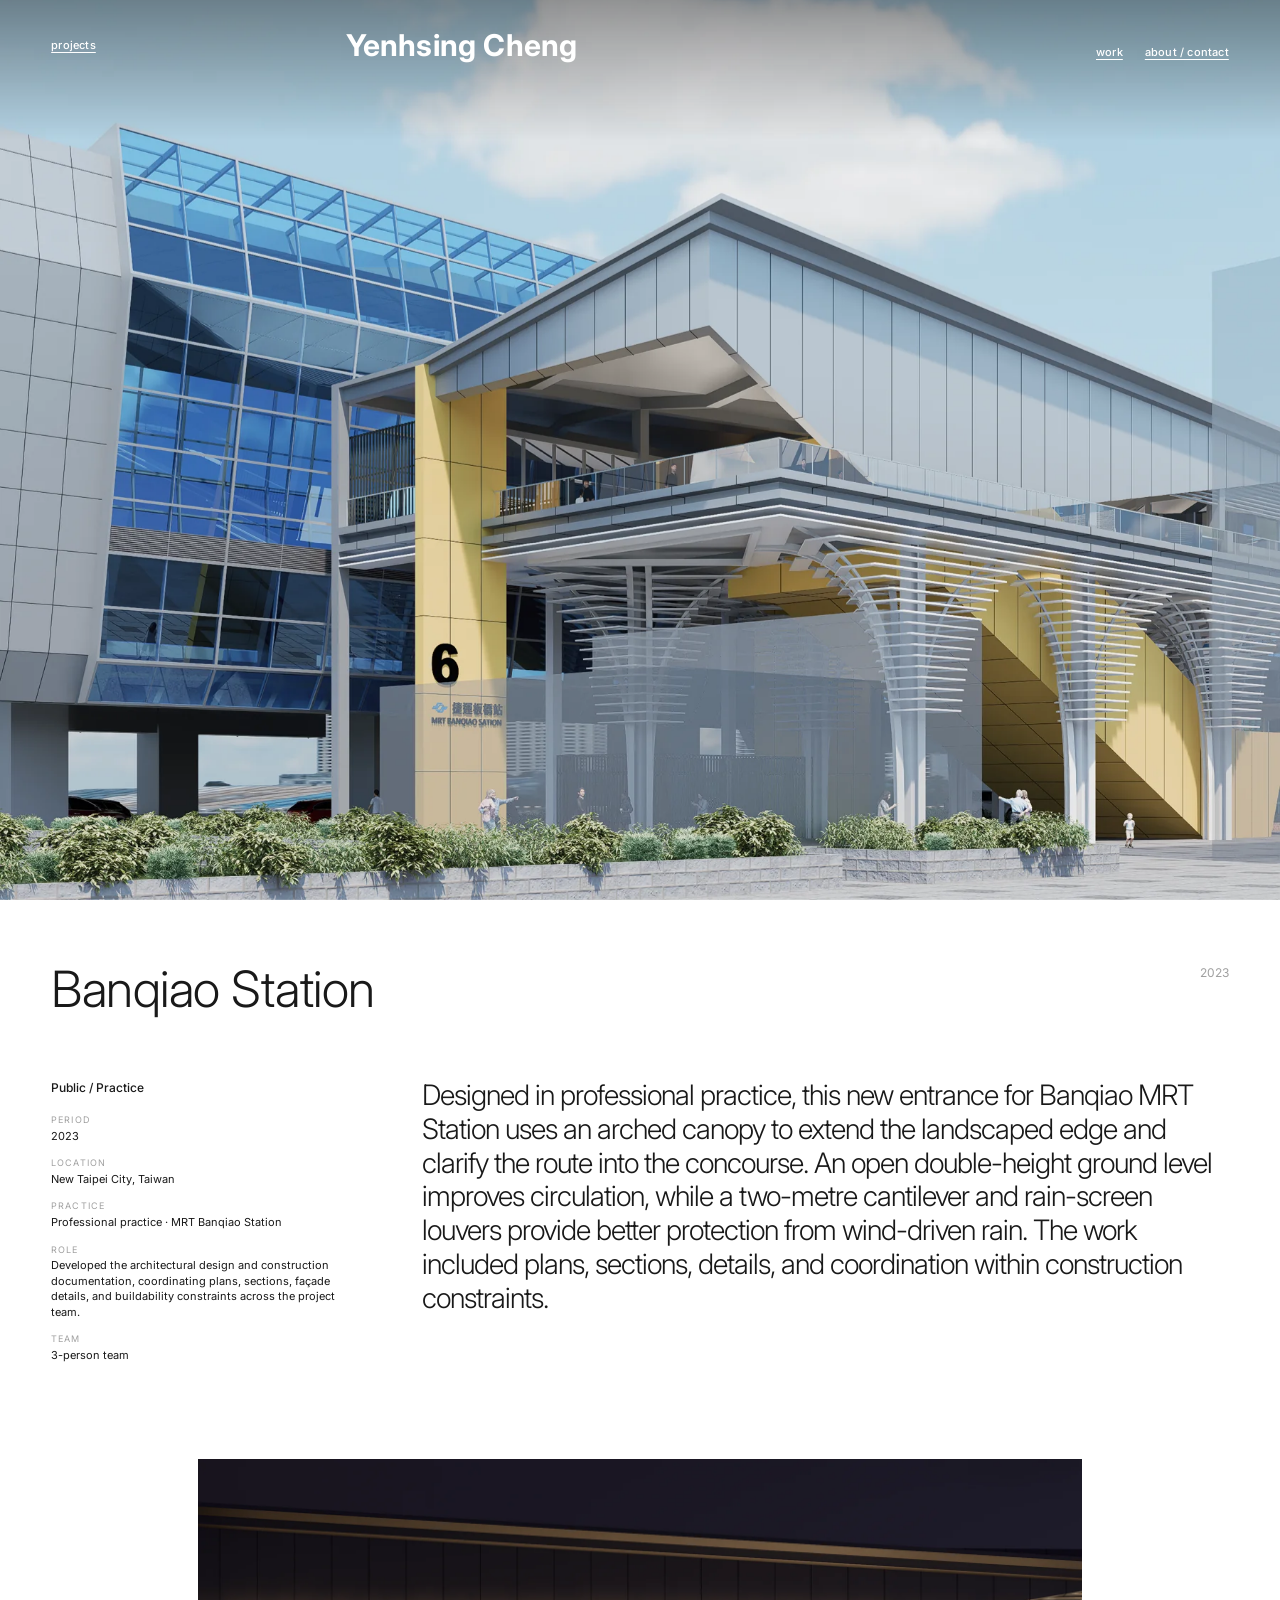
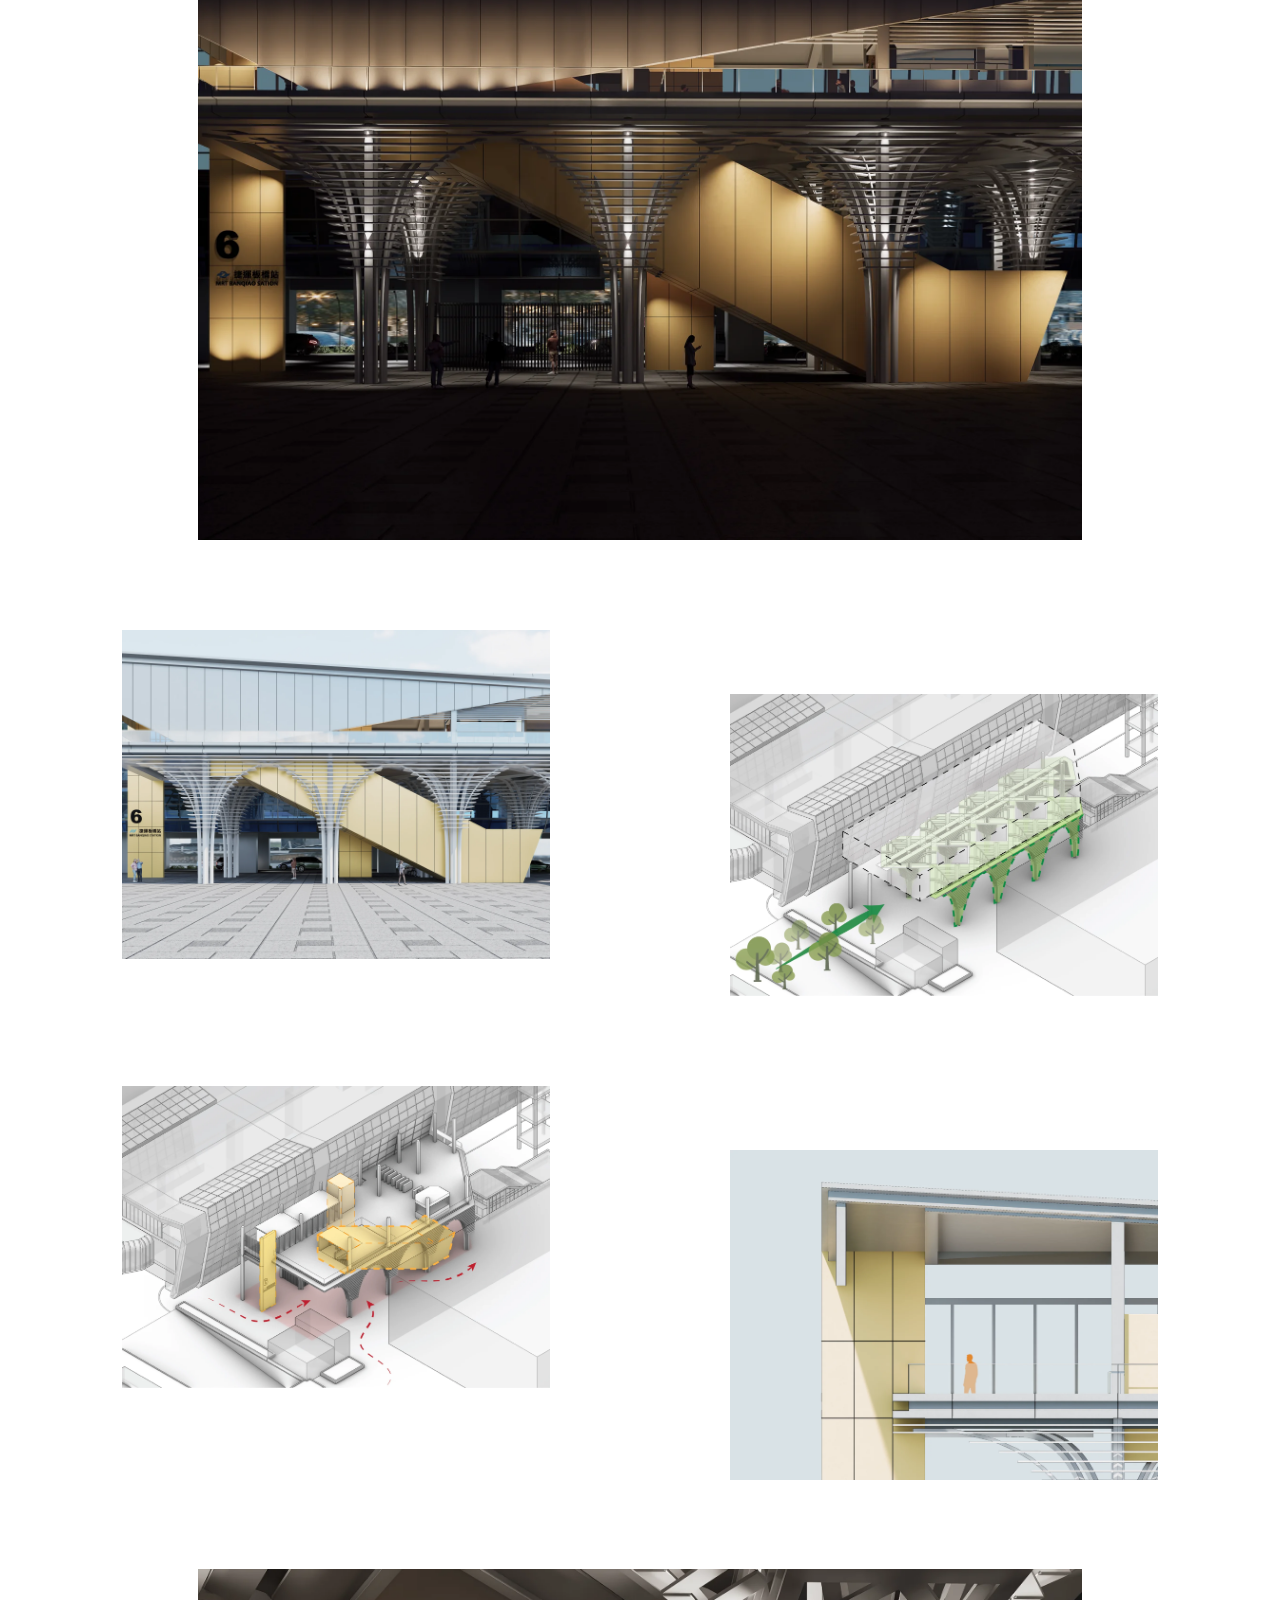
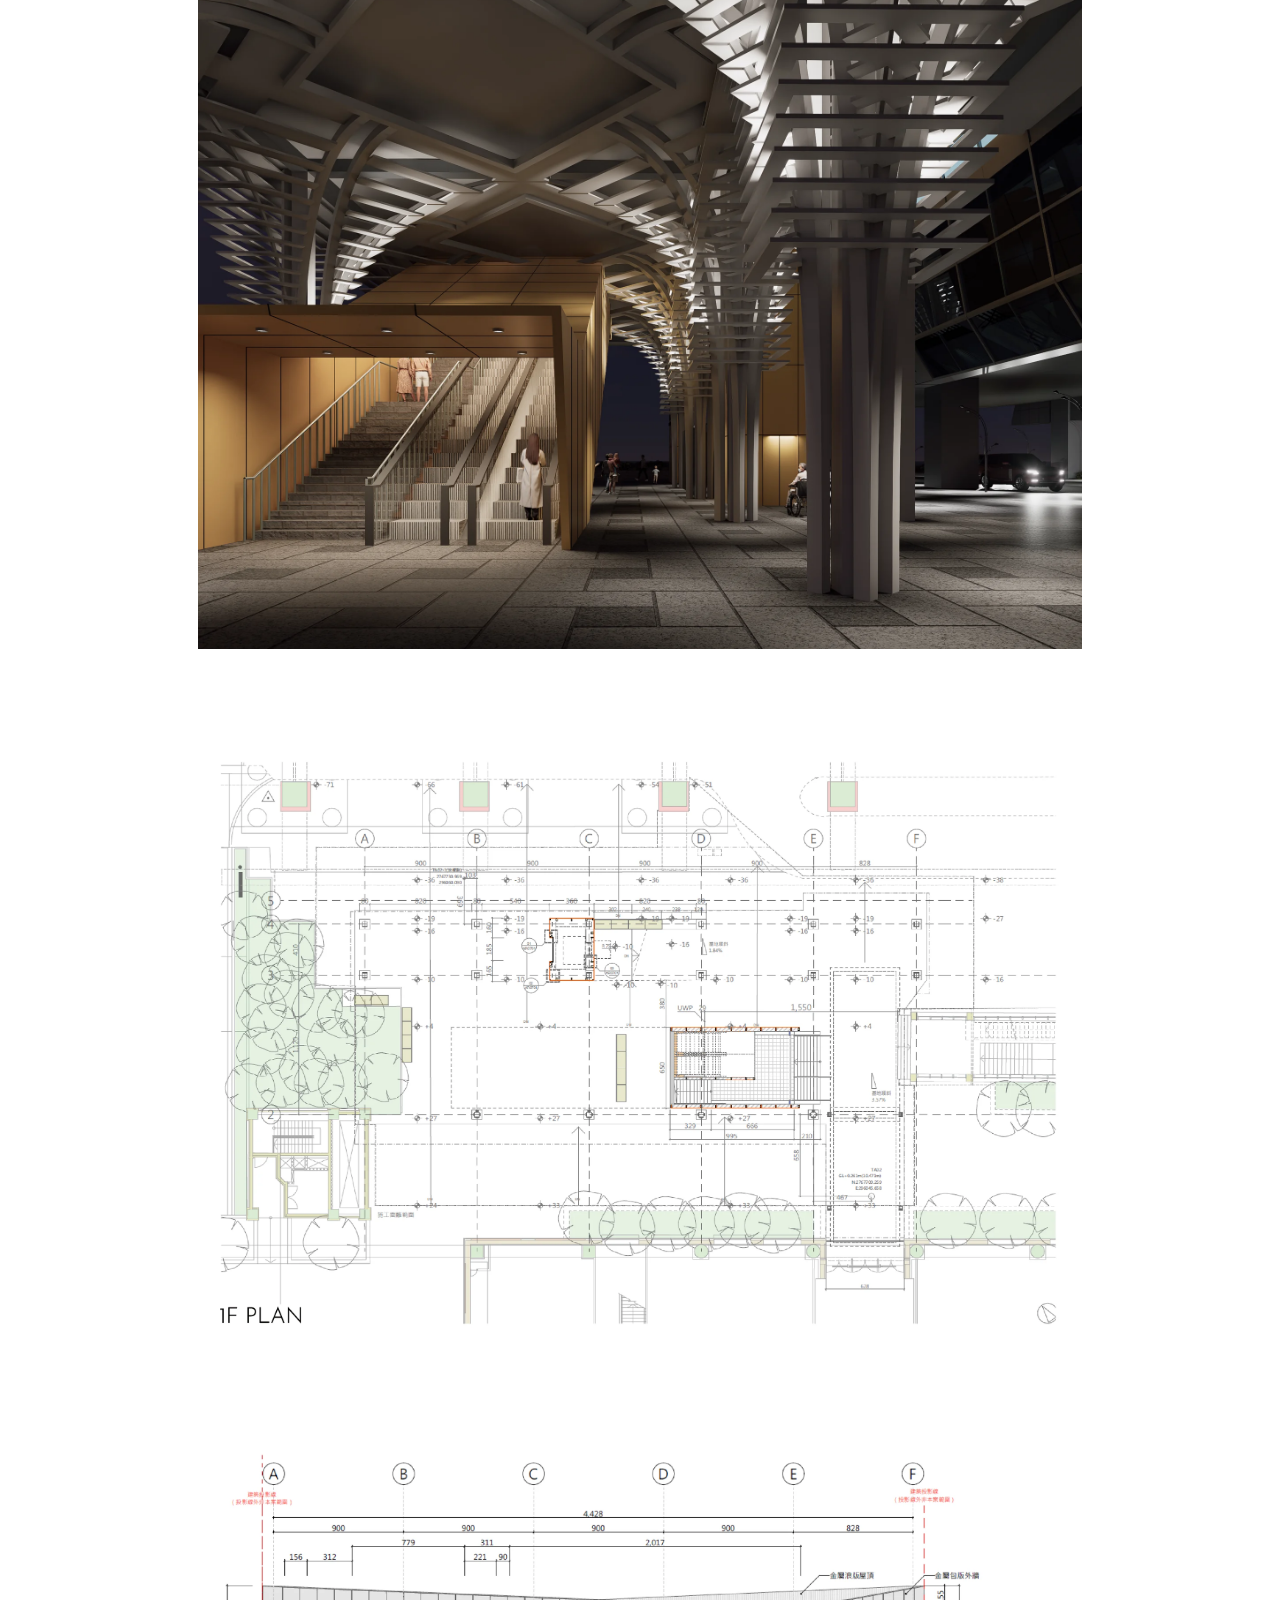
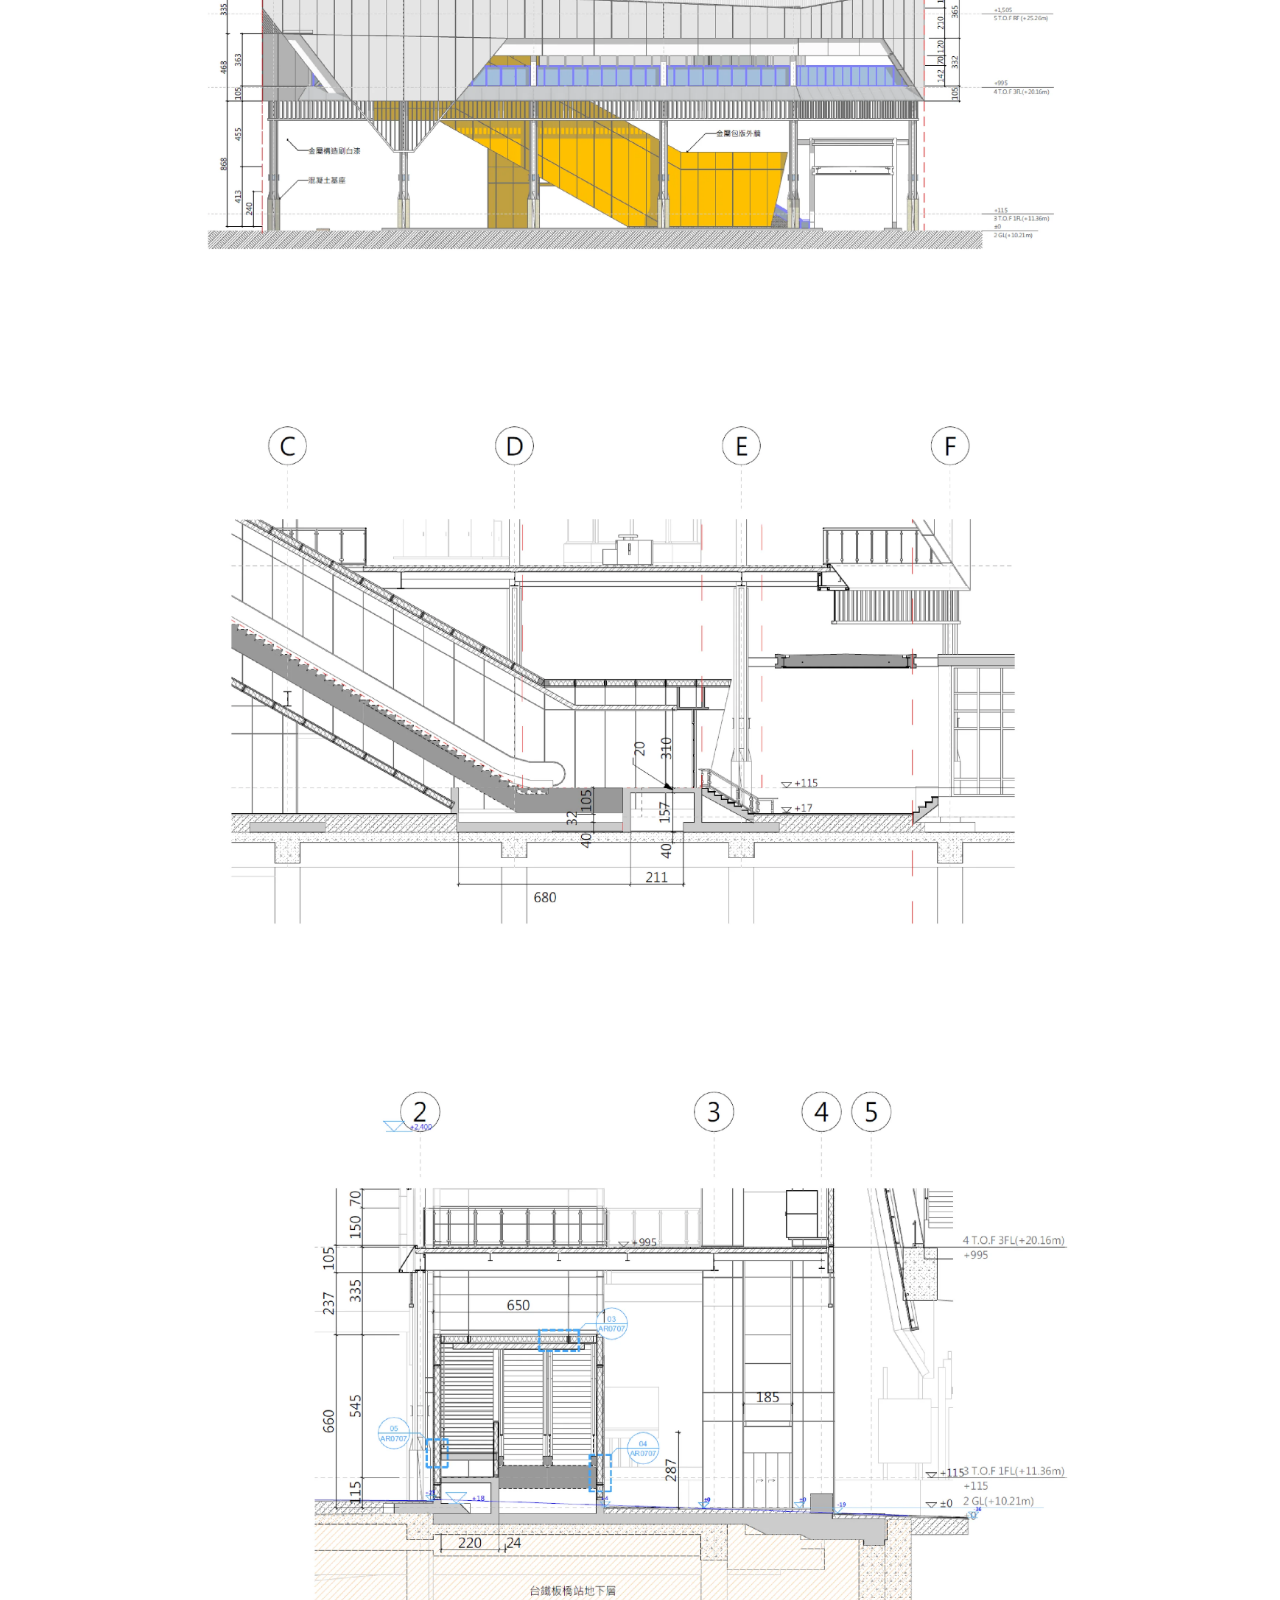
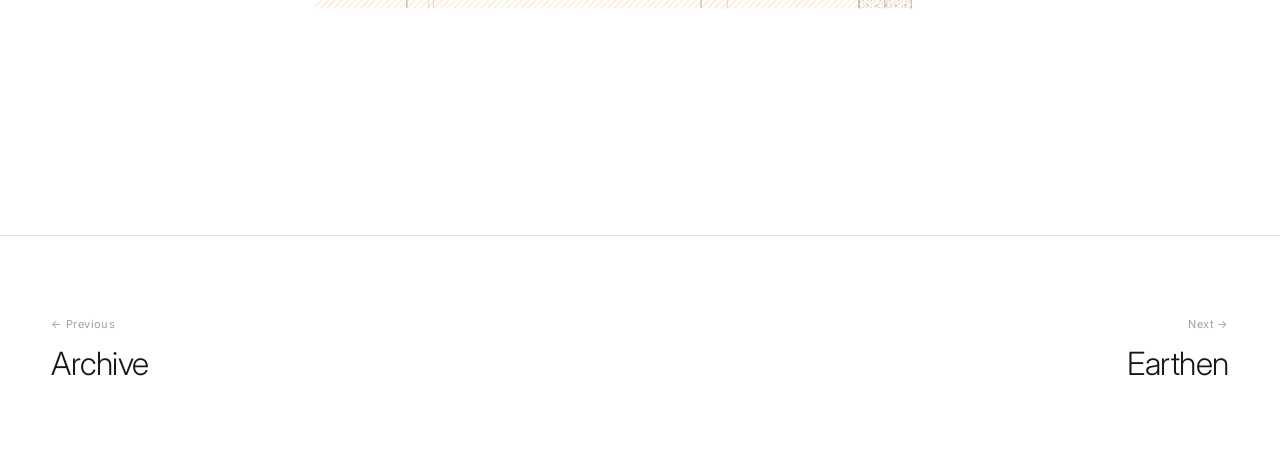
==== commit 879ffe79: "Refine portfolio layouts and responsive media" ====
--- a/v3-work.html
+++ b/v3-work.html
@@ -10,7 +10,7 @@
   <link rel="preconnect" href="https://fonts.googleapis.com" />
   <link rel="preconnect" href="https://fonts.gstatic.com" crossorigin />
   <link href="https://fonts.googleapis.com/css2?family=Inter:wght@300;400;500;700&family=Spectral:ital,wght@1,400&display=swap" rel="stylesheet" />
-  <link rel="stylesheet" href="v3.css?v=20260917-8" />
+  <link rel="stylesheet" href="v3.css?v=20260917-17" />
 </head>
 
 <body>
@@ -29,7 +29,7 @@
 
   <main class="case3" id="case"></main>
 
-  <script src="v3.js?v=20260917-4"></script>
+  <script src="v3.js?v=20260917-8"></script>
   <script>
     (function () {
       const esc = (s) => (s || '').replace(/&/g, '&amp;').replace(/</g, '&lt;')
@@ -39,6 +39,8 @@
       let id = params.get('p');
       if (!PROJECTS_V3[id]) id = ORDER_V3[0];
       const p = PROJECTS_V3[id];
+      const caseRoot = document.getElementById('case');
+      caseRoot.dataset.project = id;
       document.title = `Yenhsing Cheng · ${p.title}`;
 
       /* Desktop heroes use 1080p masters; mobile keeps the lighter files.
@@ -48,6 +50,7 @@
       const hero = (heroPlaylist && heroPlaylist[0]) ||
         (useHDHero && p.coverHD) || HERO_OVERRIDE_V3[id] || p.cover;
       const site = SITES_V3[id] || '';
+      const isTeamwork = /\bteam\b/i.test(p.team || '');
       const infoRow = (label, value) => value ? `
         <div class="case3__info-row">
           <dt>${esc(label)}</dt>
@@ -58,7 +61,7 @@
           ${infoRow('Period', p.period || p.year)}
           ${infoRow('Location', site)}
           ${infoRow(p.orgLabel || 'Studio', p.client)}
-          ${infoRow('Role', p.role)}
+          ${infoRow('Role', isTeamwork ? p.role : '')}
           ${infoRow('Team', p.team)}
           ${infoRow('Award', p.award)}
         </dl>`;
@@ -161,7 +164,23 @@
           <a class="next" href="v3-work.html?p=${nextId}"><span class="dir">Next →</span><span class="nm">${esc(PROJECTS_V3[nextId].title)}</span></a>
         </nav>`;
 
-      document.getElementById('case').innerHTML = topHTML + essayHTML + repoHTML + navHTML;
+      caseRoot.innerHTML = topHTML + essayHTML + repoHTML + navHTML;
+
+      /* Horizontal project heroes occupy the same full viewport as the index
+         opener; the fixed headliner changes contrast while it overlaps them. */
+      const caseHead = document.querySelector('.v3head');
+      const caseHero = caseRoot.querySelector('.case3__hero');
+      const syncCaseHeroHeader = () => {
+        if (!caseHero) {
+          caseHead.classList.remove('is-over');
+          return;
+        }
+        const rect = caseHero.getBoundingClientRect();
+        caseHead.classList.toggle('is-over', rect.top < caseHead.offsetHeight / 2 && rect.bottom > caseHead.offsetHeight);
+      };
+      syncCaseHeroHeader();
+      addEventListener('scroll', syncCaseHeroHeader, { passive: true });
+      addEventListener('resize', syncCaseHeroHeader);
 
       /* portrait tech videos render at natural aspect, right-aligned */
       if (GROUPS_V3.tech.includes(CAT_V3[id])) {
--- a/v3.css
+++ b/v3.css
@@ -102,7 +102,11 @@
   text-decoration: underline;
   text-underline-offset: 3px;
 }
-.v3head__nav a.is-active { opacity: 1; text-decoration-thickness: 2px; }
+.v3head__nav a.is-active {
+  opacity: 1;
+  font-weight: 700;
+  text-decoration-thickness: 2px;
+}
 
 /* headliner focus: pointing at any one item in the bar pulls it forward and
    pushes everything else back, out of focus. The blur sits on the siblings
@@ -174,14 +178,18 @@
 
 .feed__item {
   display: block;
-  transition: opacity .5s ease;
+  transition: filter .42s ease, opacity .42s ease;
 }
 .feed__media {
   overflow: hidden;
   background: #f3f3f3;
 }
+.feed:not(.is-filtered) .feed__item:not(.feed__item--portrait) .feed__media {
+  aspect-ratio: 16 / 9;
+  max-height: calc(100svh - var(--head-h));
+}
 .feed__media img,
-.feed__media video { width: 100%; display: block; }
+.feed__media video { width: 100%; height: 100%; display: block; object-fit: cover; }
 .feed__cap {
   margin-top: 12px;
   font-size: 12px;
@@ -224,30 +232,29 @@
 }
 .feed__cap-year { display: block; color: var(--cap); }
 
-/* hover: gentle lift of the image */
-.feed__item .feed__media img,
-.feed__item .feed__media video { transition: transform .6s ease; }
-.feed__item:hover .feed__media img,
-.feed__item:hover .feed__media video { transform: scale(1.02); }
-
-/* deterministic placement (matches elim staggered collage) */
-/* n=0: the lead entry opens the site full-screen, the collage starts below the fold.
-   The negative margins cancel the feed's padding AND the body's header offset, so the
-   footage runs the full viewport and the header floats on top of it. */
+/* deterministic placement: every project owns a separate row, alternating across
+   the grid without ever becoming a side-by-side pair. */
+/* n=0: the lead entry opens full-viewport and full-bleed, with the fixed
+   headliner floating over the footage as in the previous composition. */
 .feed__item[data-n="0"] {
   grid-column: 1 / -1;
   grid-row: 1;
   position: relative;
   margin: calc((var(--head-h) + 24px) * -1) calc(var(--edge) * -1) 0;
-  height: 100vh;
-}
-.feed__item[data-n="0"] .feed__media { height: 100%; }
+  height: 100svh;
+}
+.feed:not(.is-filtered) .feed__item[data-n="0"] .feed__media {
+  width: 100%;
+  height: 100%;
+  max-height: none;
+  aspect-ratio: auto;
+}
 .feed__item[data-n="0"] .feed__media video {
   width: 100%;
   height: 100%;
   object-fit: cover;
 }
-/* the header floats over the footage, a soft top scrim keeps it legible */
+/* soft top scrim keeps the overlaid headliner legible */
 .feed__item[data-n="0"] .feed__media::before {
   content: "";
   position: absolute;
@@ -303,21 +310,82 @@
   .feed__scroll { animation: none; }
 }
 
-.feed__item[data-n="1"]  { grid-column: 4 / 13; grid-row: 2; margin-top: 150px; }
-.feed__item[data-n="2"]  { grid-column: 1 / 8;  grid-row: 3; margin-top: 70px; }
-.feed__item[data-n="3"]  { grid-column: 9 / 13; grid-row: 3; margin-top: 220px; }
-.feed__item[data-n="4"]  { grid-column: 1 / 8;  grid-row: 4; margin-top: 80px; }
-.feed__item[data-n="5"]  { grid-column: 3 / 6;  grid-row: 8; margin-top: 80px; }
-.feed__item[data-n="6"]  { grid-column: 3 / 7;  grid-row: 5; margin-top: 90px; }
+.feed__item[data-n="1"]  { grid-column: 4 / 13; grid-row: 2;  margin-top: 130px; }
+.feed__item[data-n="2"]  { grid-column: 1 / 8;  grid-row: 3;  margin-top: 70px; }
+.feed__item[data-n="3"]  { grid-column: 8 / 13; grid-row: 4;  margin-top: 90px; }
+.feed__item[data-n="4"]  { grid-column: 1 / 8;  grid-row: 5;  margin-top: 80px; }
+.feed__item[data-n="6"]  { grid-column: 1 / 7;  grid-row: 6;  margin-top: 90px; }
+.feed__item[data-n="10"] { grid-column: 7 / 13; grid-row: 6;  margin-top: 90px; }
+.feed__item[data-n="8"]  { grid-column: 9 / 12; grid-row: 7;  margin-top: 80px; }
 /* Orienteering gets a full-width row so the landscape image reads at portfolio scale. */
-.feed__item[data-n="7"]  { grid-column: 1 / -1; grid-row: 6; margin-top: 80px; }
-.feed__item[data-n="8"]  { grid-column: 9 / 12; grid-row: 5; margin-top: 220px; }
+.feed__item[data-n="7"]  {
+  grid-column: 1 / -1;
+  grid-row: 8;
+  position: relative;
+  margin-top: 90px;
+}
+.feed:not(.is-filtered) .feed__item[data-n="7"] .feed__media {
+  height: calc(100svh - var(--head-h) - 24px);
+  max-height: none;
+  aspect-ratio: auto;
+}
+.feed:not(.is-filtered) .feed__item[data-n="7"] .feed__media::after {
+  content: "";
+  position: absolute;
+  inset: auto 0 0;
+  height: 44%;
+  background: linear-gradient(to top, rgba(0, 0, 0, .52), rgba(0, 0, 0, 0));
+  pointer-events: none;
+}
+.feed:not(.is-filtered) .feed__item[data-n="7"] .feed__cap {
+  position: absolute;
+  left: clamp(20px, 3vw, 44px);
+  bottom: clamp(24px, 4vh, 42px);
+  z-index: 2;
+  margin: 0;
+  color: #fff;
+}
+.feed:not(.is-filtered) .feed__item[data-n="7"] .feed__cap-title {
+  margin-bottom: 8px;
+  font-size: clamp(22px, 2.8vw, 38px);
+  font-weight: 700;
+  line-height: 1.05;
+}
+.feed:not(.is-filtered) .feed__item[data-n="7"] .feed__cap-cat,
+.feed:not(.is-filtered) .feed__item[data-n="7"] .feed__cap-role,
+.feed:not(.is-filtered) .feed__item[data-n="7"] .feed__cap-year {
+  color: rgba(255, 255, 255, .82);
+}
 /* Portrait clips stay vertical regardless of their position in the edited sequence. */
 .feed__item--portrait .feed__media { aspect-ratio: 9 / 16; }
 .feed__item--portrait .feed__media video { width: 100%; height: 100%; object-fit: cover; }
-.feed__item[data-n="9"]  { grid-column: 9 / 13; grid-row: 8; margin-top: 210px; }
-.feed__item[data-n="10"] { grid-column: 3 / 9;  grid-row: 7; margin-top: 100px; }
-.feed__item[data-n="11"] { grid-column: 4 / 11; grid-row: 9; margin-top: 120px; }
+.feed__item[data-n="5"]  { grid-column: 2 / 5;  grid-row: 9;  margin-top: 80px; }
+.feed__item[data-n="9"]  { grid-column: 9 / 13; grid-row: 10; margin-top: 90px; }
+.feed__item[data-n="11"] { grid-column: 4 / 11; grid-row: 11; margin-top: 110px; }
+
+@media (min-width: 821px) {
+  /* The portrait clip anchors the left edge and fills the complete viewing area
+     below the fixed headliner, while preserving its native 9:16 proportion. */
+  .feed:not(.is-filtered) .feed__item--threshld-primary {
+    justify-self: start;
+    width: min(calc((100svh - var(--head-h) - 24px) * .495), 100%);
+  }
+  .feed:not(.is-filtered) .feed__item--threshld-primary .feed__media {
+    width: 100%;
+    height: calc((100svh - var(--head-h) - 24px) * .88);
+    aspect-ratio: 9 / 16;
+  }
+}
+
+/* presentation focus: only the current wheel stop stays crisp. */
+.feed.is-slide-mode:not(.is-filtered) .feed__item {
+  filter: blur(7px);
+  opacity: .18;
+}
+.feed.is-slide-mode:not(.is-filtered) .feed__item.is-slide-active {
+  filter: none;
+  opacity: 1;
+}
 
 /* arch/tech filter: s-p.studio-style index, show ONLY the active group as a
    uniform grid of equal image cards, with the name + category overlaid on each
@@ -497,26 +565,36 @@
    ============================================================ */
 
 .case3__hero {
+  position: relative;
   width: 100%;
-  height: min(88vh, 820px);
+  height: 100svh;
+  margin-top: calc(var(--head-h) * -1);
   overflow: hidden;
   background: #f3f3f3;
 }
 .case3__hero img,
 .case3__hero video { width: 100%; height: 100%; object-fit: cover; }
+.case3__hero::after {
+  content: "";
+  position: absolute;
+  inset: 0 0 auto;
+  height: calc(var(--head-h) + 50px);
+  background: linear-gradient(to bottom, rgba(0, 0, 0, .38), rgba(0, 0, 0, 0));
+  pointer-events: none;
+}
 
 /* show the whole frame instead of cropping to the band (VORO's UI capture) */
 .case3__hero--contain {
-  height: auto;
+  height: 100svh;
   display: flex;
   justify-content: center;
 }
 .case3__hero--contain img,
 .case3__hero--contain video {
-  width: auto;
-  max-width: 100%;
-  height: auto;
-  max-height: min(88vh, 820px);
+  width: 100%;
+  max-width: none;
+  height: 100%;
+  max-height: none;
   object-fit: contain;
 }
 
@@ -700,6 +778,20 @@
 }
 .case3__pair .case3__figure { margin: 0; }
 .case3__pair .case3__figure:nth-child(2) { margin-top: 64px; }  /* right sits lower */
+
+/* DreamStudio's video-frame stills read as one continuous sequence: equal
+   16:9 cells, aligned baselines and a tighter editorial gutter. */
+.case3[data-project="05"] .case3__pair {
+  gap: clamp(10px, 1.4vw, 20px);
+  margin-bottom: clamp(12px, 1.6vw, 24px);
+}
+.case3[data-project="05"] .case3__pair .case3__figure:nth-child(2) { margin-top: 0; }
+.case3[data-project="05"] .case3__pair .case3__figure img,
+.case3[data-project="05"] .case3__pair .case3__figure video {
+  width: 100%;
+  aspect-ratio: 16 / 9;
+  object-fit: cover;
+}
 
 /* archive bespoke layout */
 .case3__arch-intro {
@@ -987,7 +1079,12 @@
     margin: 0 0 48px !important;
     width: 100%;
   }
-  /* the opener stays full-screen and full-bleed (svh: no jump when the URL bar hides) */
+  /* THRESHLD keeps the requested 1:1.5 width relationship when the pair
+     collapses to a vertical stack on narrow screens. */
+  .feed:not(.is-filtered) .feed__item--threshld-primary {
+    width: 66.667% !important;
+  }
+  /* the opener remains full-viewport and full-bleed on mobile */
   .feed:not(.is-filtered) .feed__item[data-n="0"] {
     margin: calc((var(--head-h) + 16px) * -1) calc(var(--edge) * -1) 48px !important;
     width: auto;
@@ -1017,7 +1114,7 @@
 
   .foot3 { flex-direction: column; align-items: flex-start; gap: 16px; }
 
-  .case3__hero { height: 56vh; }
+  .case3__hero { height: 100svh; }
   .case3__meta { grid-template-columns: 1fr; }
   .case3__meta-left, .case3__meta-main, .case3__meta-copy { grid-column: 1; }
   .case3__meta-main { flex-direction: column; align-items: flex-start; gap: 6px; }
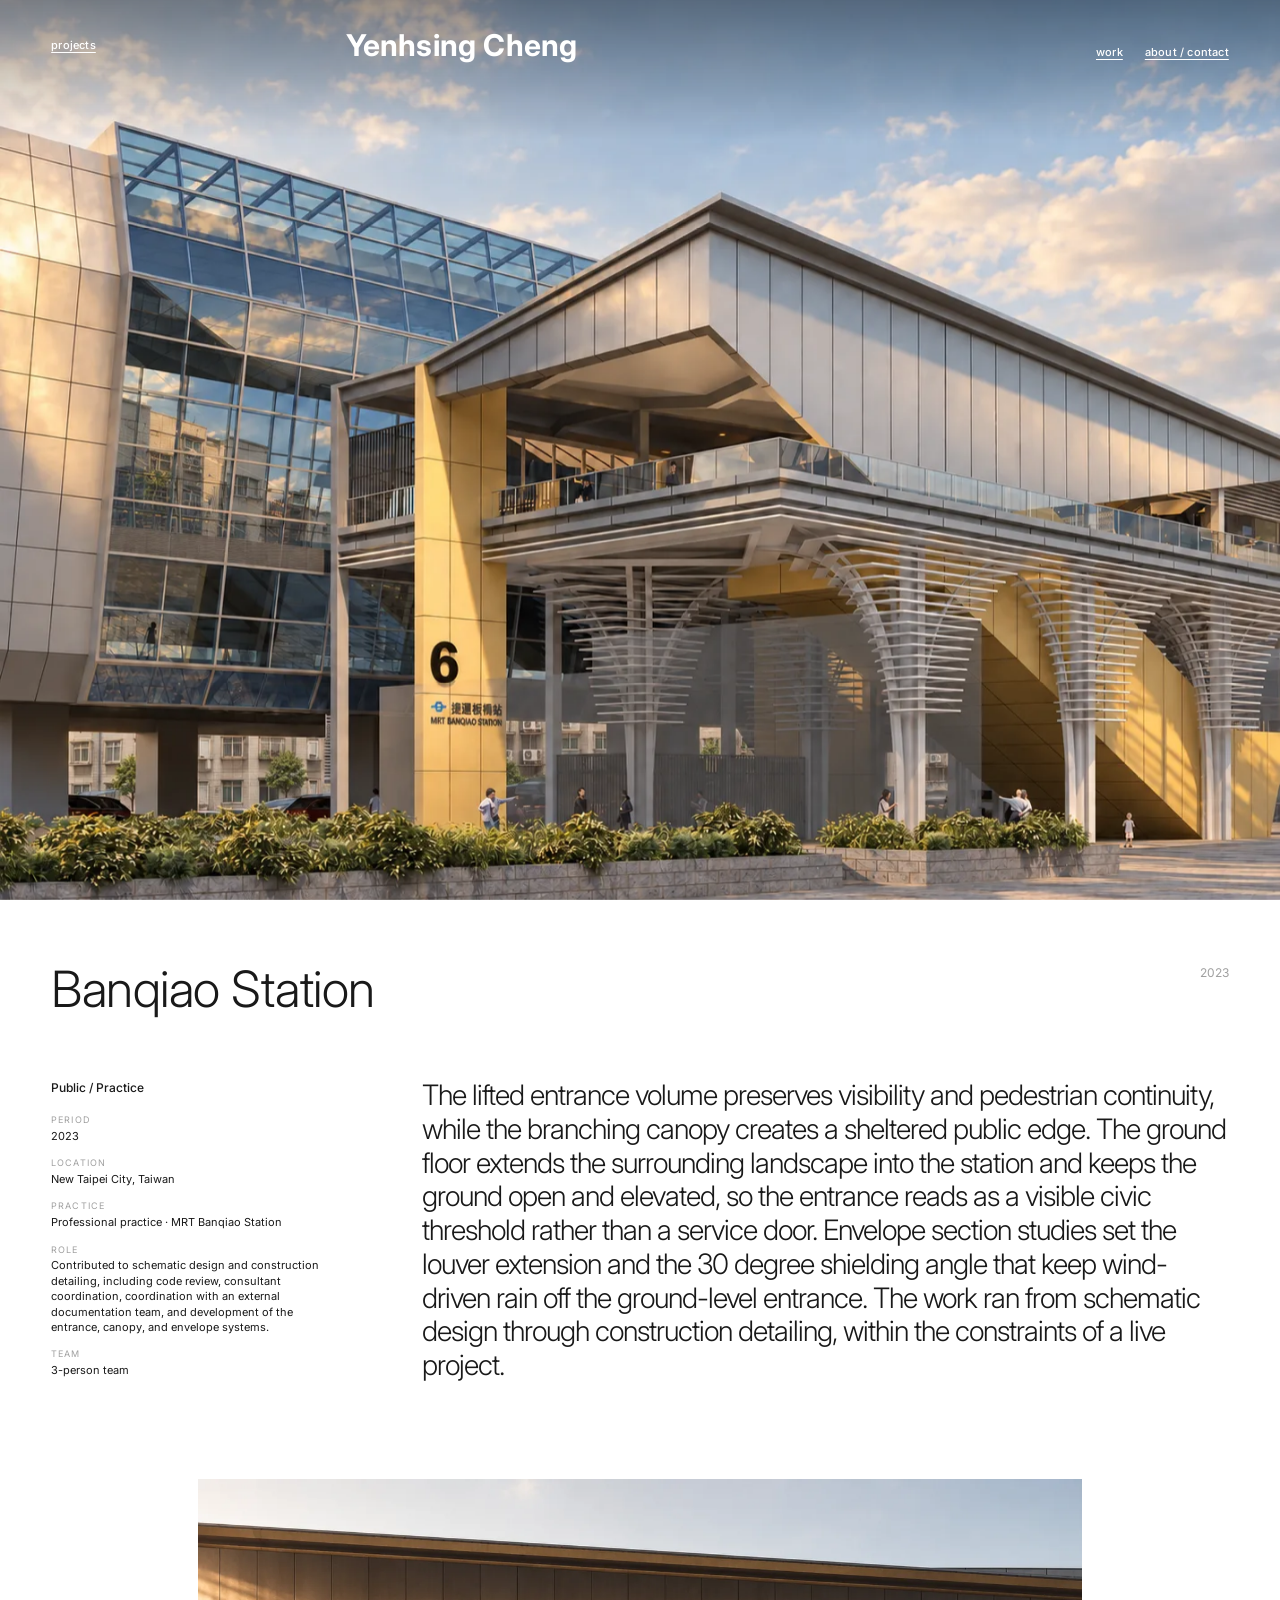
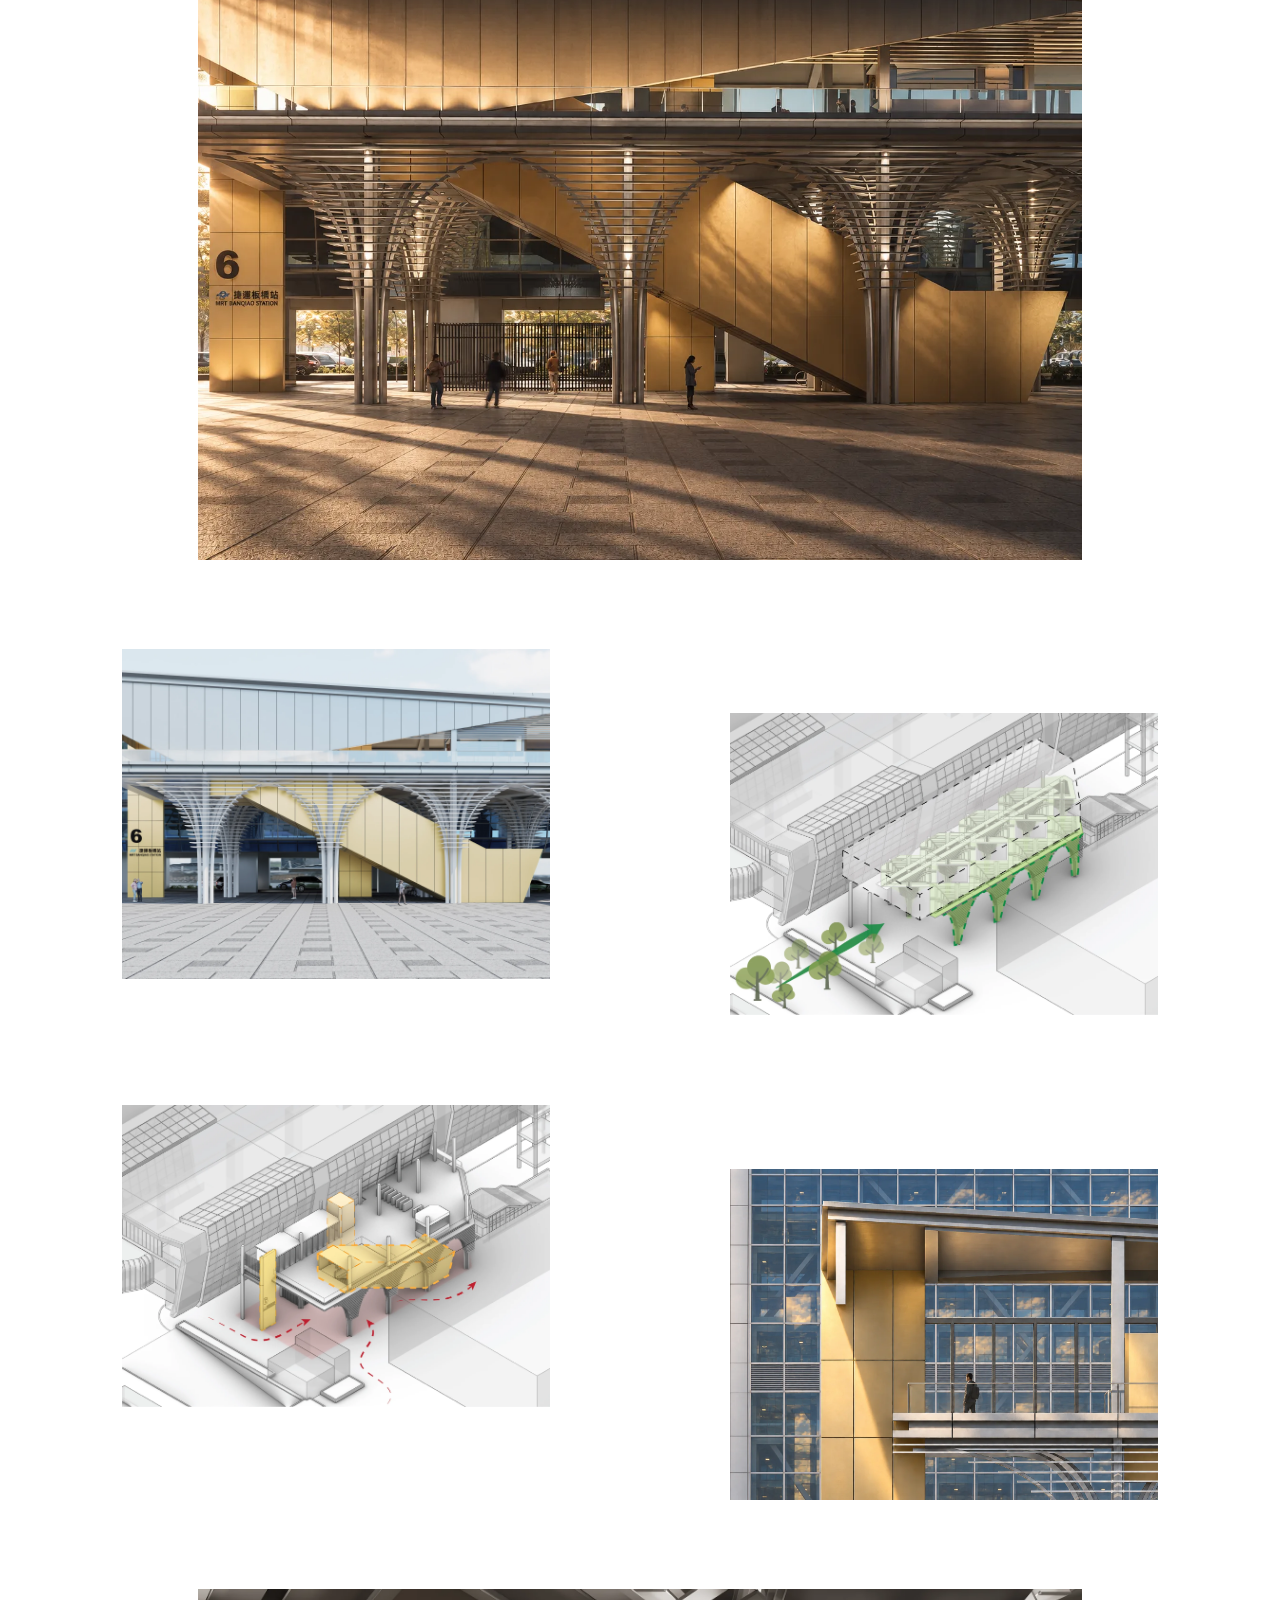
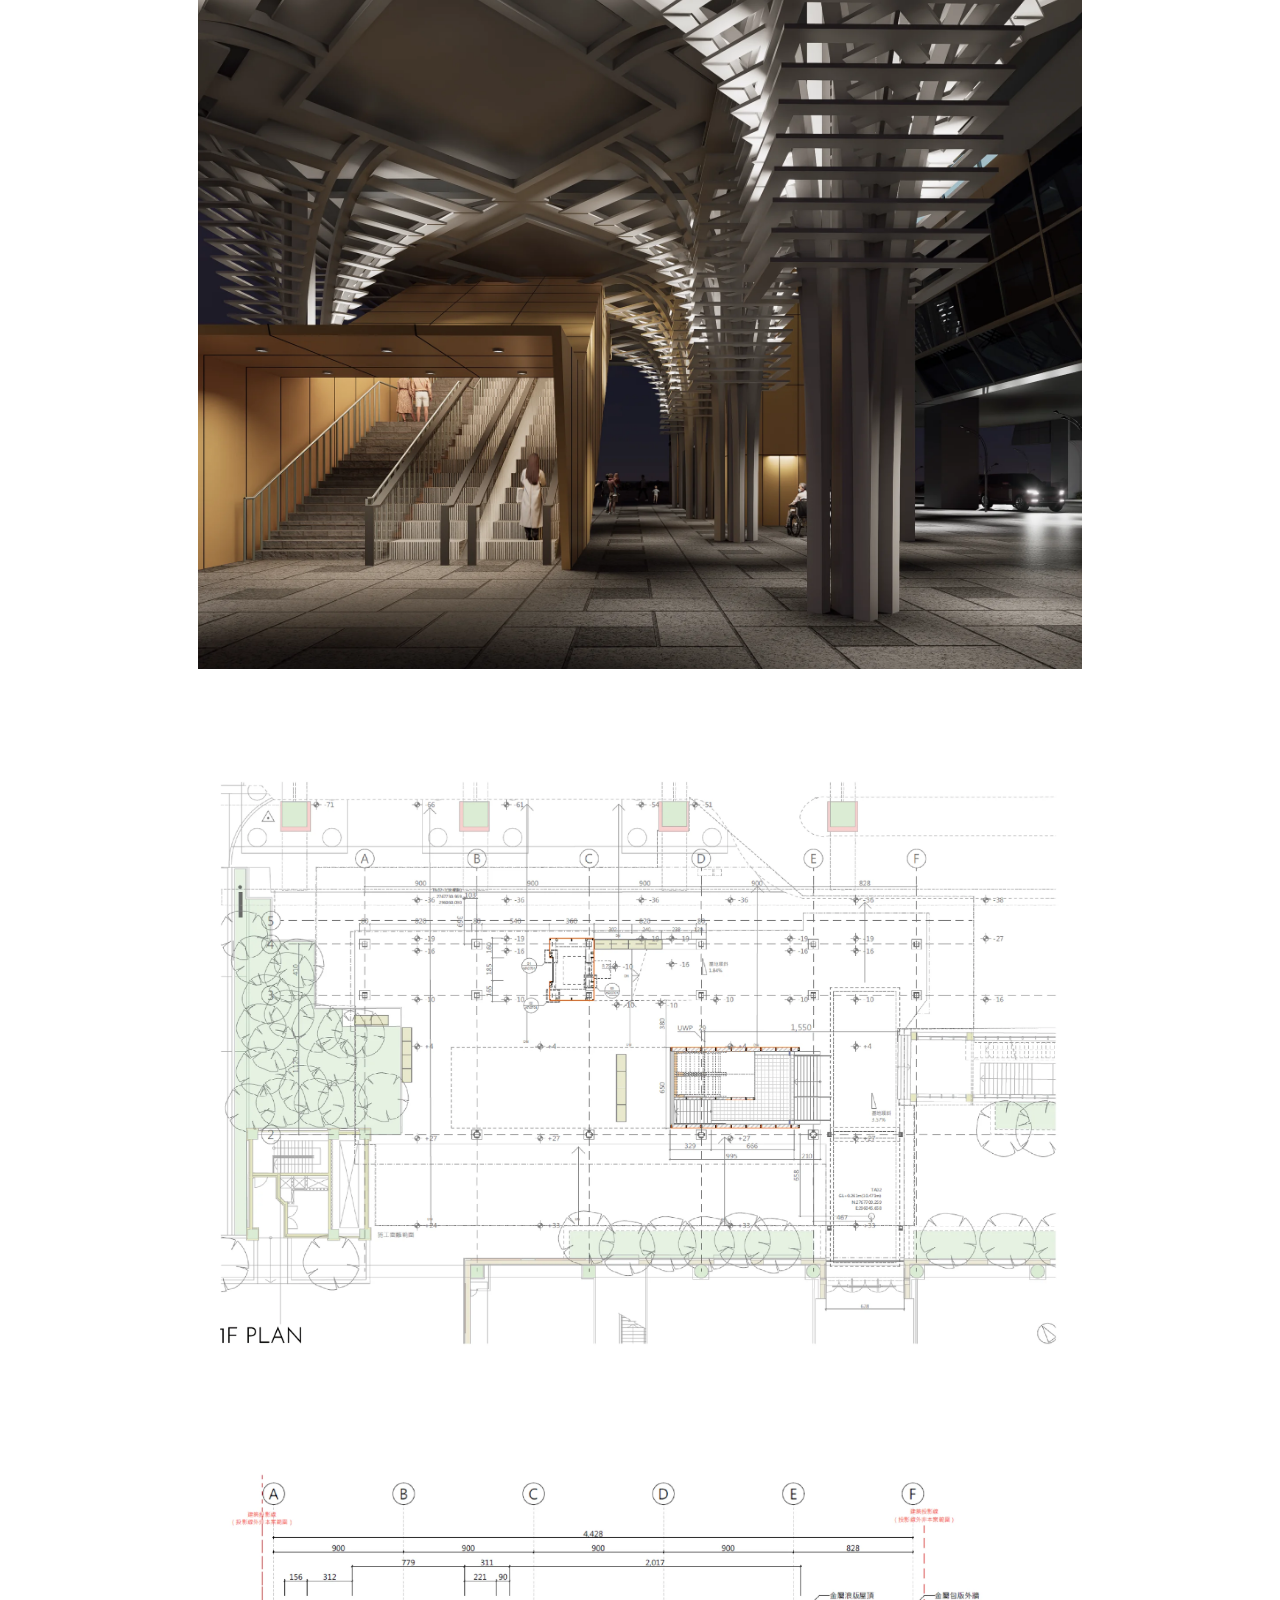
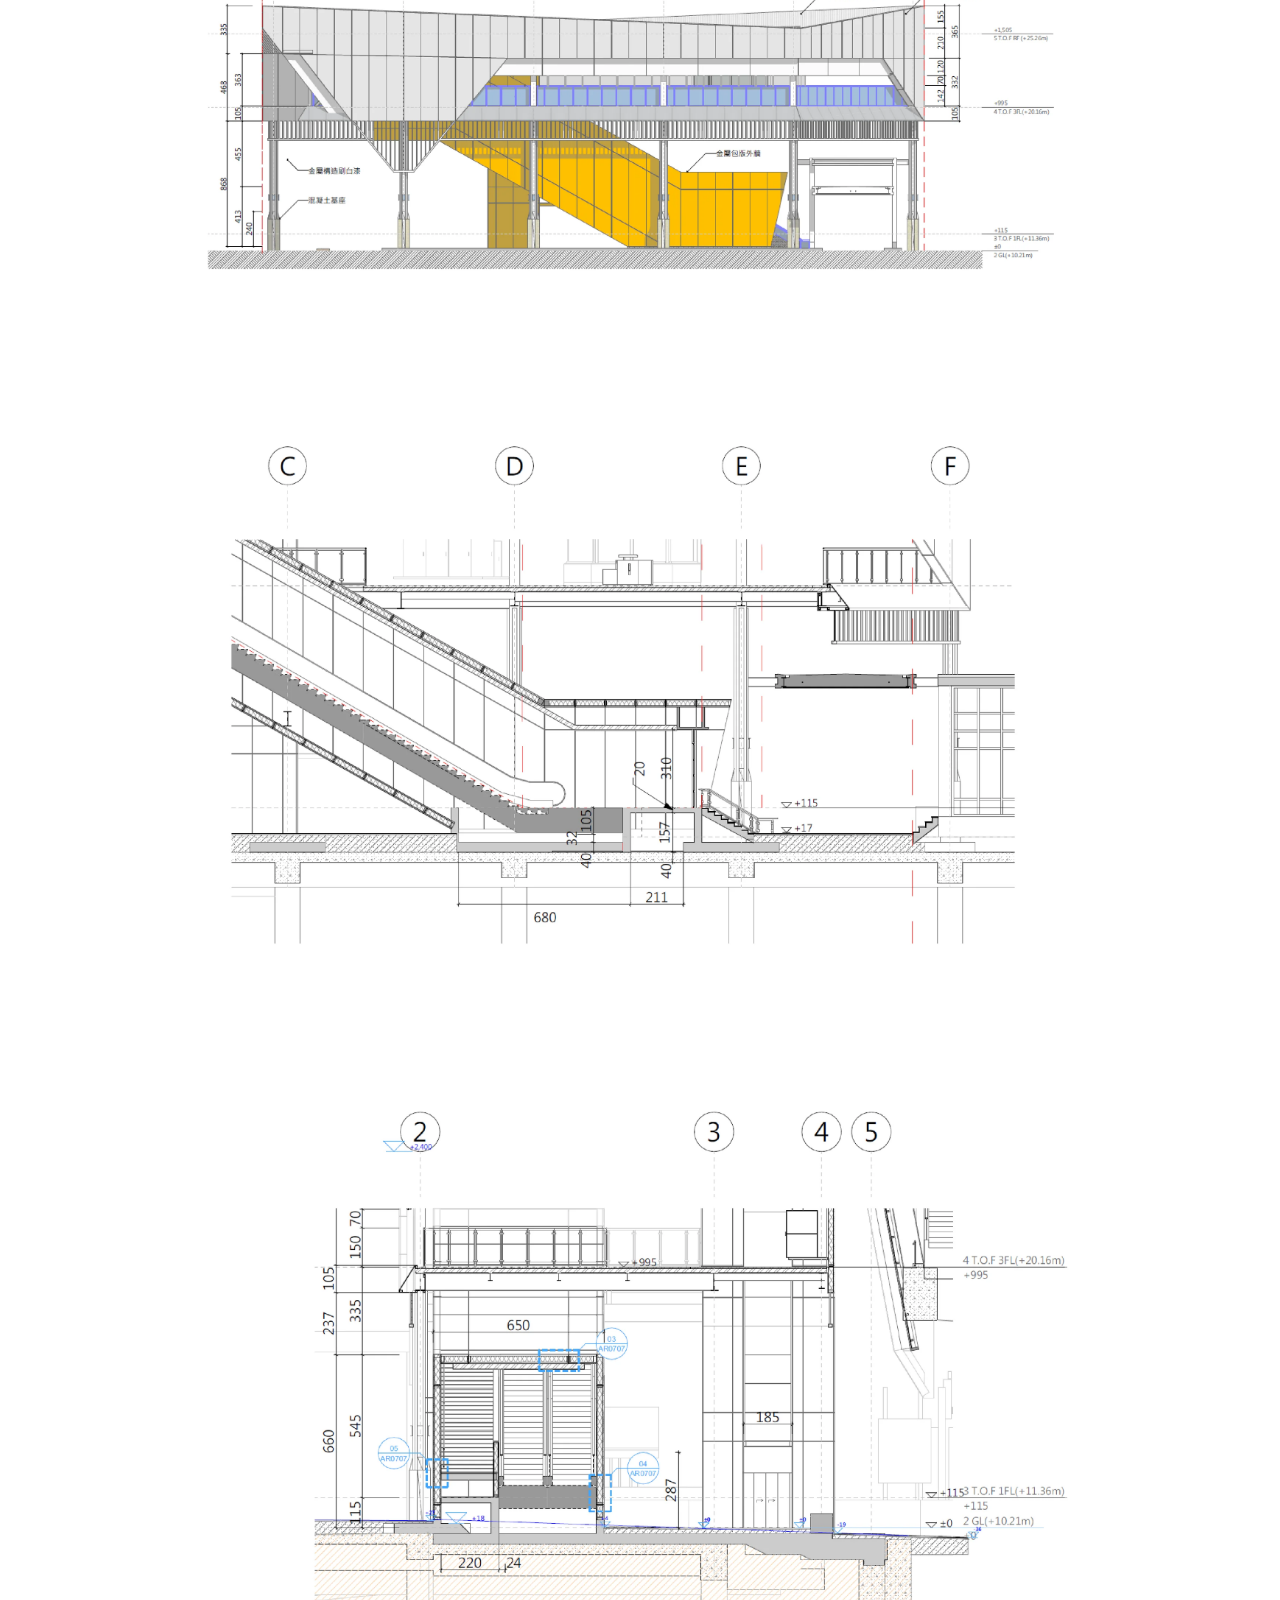
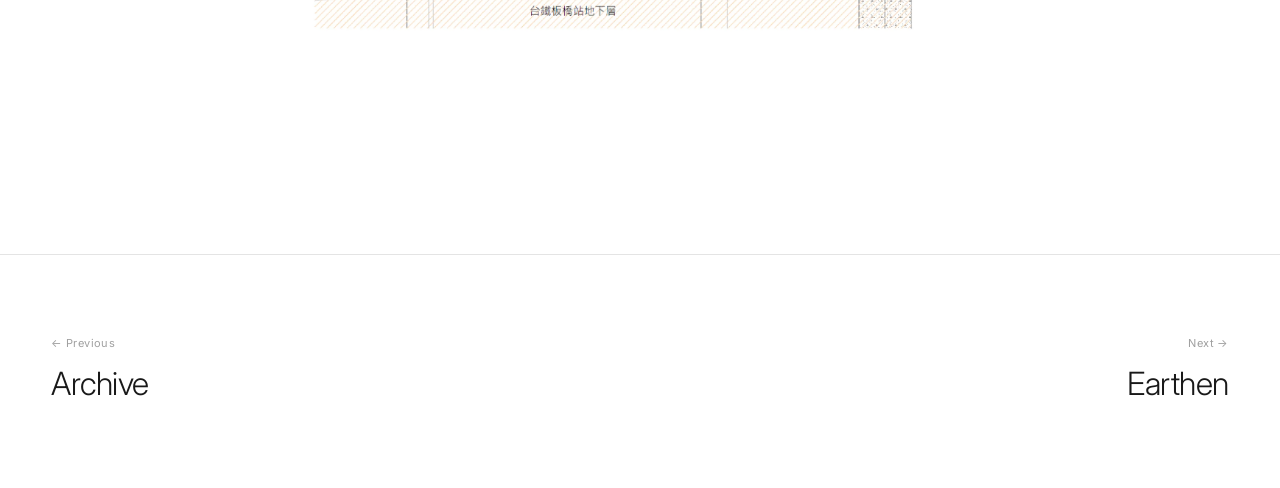
==== commit e0e5f48a: "Restore the portrait THRESHLD clip and bring in the September 20 to 21 work The left THRESHLD slot g" ====
--- a/v3-work.html
+++ b/v3-work.html
@@ -50,7 +50,6 @@
       const hero = (heroPlaylist && heroPlaylist[0]) ||
         (useHDHero && p.coverHD) || HERO_OVERRIDE_V3[id] || p.cover;
       const site = SITES_V3[id] || '';
-      const isTeamwork = /\bteam\b/i.test(p.team || '');
       const infoRow = (label, value) => value ? `
         <div class="case3__info-row">
           <dt>${esc(label)}</dt>
@@ -61,7 +60,7 @@
           ${infoRow('Period', p.period || p.year)}
           ${infoRow('Location', site)}
           ${infoRow(p.orgLabel || 'Studio', p.client)}
-          ${infoRow('Role', isTeamwork ? p.role : '')}
+          ${infoRow('Role', p.role)}
           ${infoRow('Team', p.team)}
           ${infoRow('Award', p.award)}
         </dl>`;
--- a/v3.css
+++ b/v3.css
@@ -232,6 +232,20 @@
 }
 .feed__cap-year { display: block; color: var(--cap); }
 
+/* THRESHLD carries a second reading, the store built from the same idea. The label
+   sits above the portrait clip and lines up with its right edge, so it names the
+   other half of the project without covering any footage. */
+.feed__tag {
+  margin: 0 0 8px;
+  color: var(--cap);
+  font-size: clamp(9px, .8vw, 11px);
+  font-weight: 500;
+  letter-spacing: .06em;
+  line-height: 1.4;
+  text-align: right;
+  text-transform: uppercase;
+}
+
 /* deterministic placement: every project owns a separate row, alternating across
    the grid without ever becoming a side-by-side pair. */
 /* n=0: the lead entry opens full-viewport and full-bleed, with the fixed
@@ -411,49 +425,8 @@
 .feed.is-filtered .feed__media {
   aspect-ratio: 4 / 3;
 }
-/* tech index: two rows. NEXA opens on its own, landscape. The row below starts
-   with VORO, also landscape, since both clips carry burned-in horizontal text
-   that a vertical crop would cut in half, then five vertical 9:16 cards.
-   --tcard is one vertical card; --twide is a landscape card of the SAME media
-   height (16/9 squared), so every caption in the row sits on one line. Card
-   width tracks viewport height, so both rows fit on a screen. */
-.feed.is-filtered[data-group="tech"] {
-  --tgap: clamp(12px, 1.4vw, 22px);
-  --tcard: clamp(88px, 13.5vh, 145px);
-  --twide: calc(var(--tcard) * 256 / 81);
-  display: grid;
-  grid-template-columns: var(--twide) repeat(5, var(--tcard));
-  justify-content: center;
-  align-content: center;
-  align-items: start;
-  column-gap: var(--tgap);
-  row-gap: clamp(16px, 3vh, 30px);
-}
-.feed.is-filtered[data-group="tech"] .feed__item.is-match {
-  width: 100%;
-  max-width: none;
-}
-.feed.is-filtered[data-group="tech"] .feed__media {
-  aspect-ratio: 9 / 16;
-}
-/* top row, NEXA alone, landscape and centred over the row below */
-.feed.is-filtered[data-group="tech"] .feed__item[data-n="0"] {
-  grid-area: 1 / 1 / 2 / -1;
-  justify-self: center;
-  width: calc(var(--tcard) * 5.4);
-}
-/* the row below: VORO on the left, landscape, then the vertical cards */
-.feed.is-filtered[data-group="tech"] .feed__item[data-n="3"]  { grid-area: 2 / 1 / 3 / 2; }
-.feed.is-filtered[data-group="tech"] .feed__item[data-n="6"]  { grid-area: 2 / 2 / 3 / 3; }
-.feed.is-filtered[data-group="tech"] .feed__item[data-n="5"]  { grid-area: 2 / 3 / 3 / 4; }
-.feed.is-filtered[data-group="tech"] .feed__item[data-n="8"]  { grid-area: 2 / 4 / 3 / 5; }
-.feed.is-filtered[data-group="tech"] .feed__item[data-n="9"]  { grid-area: 2 / 5 / 3 / 6; }
-.feed.is-filtered[data-group="tech"] .feed__item[data-n="11"] { grid-area: 2 / 6 / 3 / 7; }
-/* the two 16:9 clips keep their native shape, no crop */
-.feed.is-filtered[data-group="tech"] .feed__item[data-n="0"] .feed__media,
-.feed.is-filtered[data-group="tech"] .feed__item[data-n="3"] .feed__media {
-  aspect-ratio: 16 / 9;
-}
+/* Tech follows the Arch index: one row of equal landscape cards. */
+.feed.is-filtered[data-group="tech"] .feed__item[data-n="3"]  { display: none; }
 /* one THRESHLD card is enough in the index, the flagship-store card stays on
    the home collage, where both still read as separate pieces of the project */
 .feed.is-filtered[data-group="tech"] .feed__item[data-n="10"] { display: none; }
@@ -492,6 +465,21 @@
 .feed.is-filtered .feed__item[data-n="0"] .feed__cap-cat,
 .feed.is-filtered .feed__item[data-n="0"] .feed__cap-year { color: var(--cap); }
 .feed.is-filtered .feed__scroll { display: none; }
+.feed__portfolio-download { display: none; }
+.feed.is-filtered[data-group="arch"] {
+  flex-wrap: wrap;
+  align-content: center;
+}
+.feed.is-filtered[data-group="arch"] .feed__portfolio-download {
+  display: block;
+  flex: 0 0 100%;
+  margin-top: 8px;
+  text-align: center;
+  font-size: 13px;
+  line-height: 1.45;
+  text-decoration: underline;
+  text-underline-offset: 3px;
+}
 /* while filtered, the index is the whole page, hide the about + footer below
    it (and their divider lines) */
 .feed.is-filtered ~ .about3,
@@ -946,6 +934,7 @@
 .aboutview.is-open { clip-path: inset(0 0 0 0); pointer-events: auto; }
 @media (prefers-reduced-motion: reduce) { .aboutview { transition: none; } }
 .aboutview__inner {
+  position: relative;
   display: flex;
   align-items: flex-start;
   gap: 48px;
@@ -962,20 +951,14 @@
   text-transform: uppercase;
 }
 .aboutview__body { font-size: 13px; line-height: 1.7; margin: 0 0 14px; }
-.aboutview__availability {
-  margin: 22px 0 0;
-  color: var(--cap);
-  font-size: 11px;
-  line-height: 1.5;
-}
-.aboutview__actions {
-  display: flex;
-  flex-wrap: wrap;
-  gap: 10px 20px;
-  margin-top: 14px;
-  font-size: 11px;
-}
-.aboutview__actions a {
+.aboutview__download {
+  position: fixed;
+  left: calc(var(--edge) + 48px);
+  top: calc(var(--head-h) + clamp(28px, 6vh, 72px));
+  z-index: 2;
+  width: calc(var(--content-left) - 72px);
+  font-size: 13px;
+  line-height: 1.45;
   text-decoration: underline;
   text-underline-offset: 3px;
 }
@@ -986,14 +969,6 @@
 }
 .aboutview__cols ul { list-style: none; margin: 0; padding: 0; }
 .aboutview__cols li { font-size: 13px; line-height: 1.45; padding: 3px 0; }
-.aboutview__experience { display: grid; gap: 14px; }
-.aboutview__experience li { padding: 0; }
-.aboutview__experience strong,
-.aboutview__experience span,
-.aboutview__experience small { display: block; }
-.aboutview__experience strong { font-size: 12px; font-weight: 500; }
-.aboutview__experience span { color: var(--cap); font-size: 11px; }
-.aboutview__experience small { max-width: 58ch; margin-top: 2px; font-size: 11px; line-height: 1.45; }
 /* contact icons, pinned to the left gutter and fixed, so they stay put while
    the about text scrolls. Visibility is tied to the panel's open state (the
    fixed element would otherwise ignore the panel's clip-path reveal). */
@@ -1019,6 +994,13 @@
 
 /* narrow screens: the left gutter disappears, so return icons to the flow */
 @media (max-width: 720px) {
+  .aboutview__download {
+    position: static;
+    width: auto;
+    order: 1;
+  }
+  .aboutview__main { order: 2; }
+  .skills-marquee { order: 3; }
   .aboutview__social {
     position: static; opacity: 1; pointer-events: auto;
     flex-direction: row; gap: 16px; margin: 40px 0 0;
@@ -1092,11 +1074,7 @@
   }
   /* filtered index on small screens: wrap to 2-up instead of one cramped row */
   .feed.is-filtered { flex-wrap: wrap; min-height: 0; align-items: stretch; }
-  .feed.is-filtered .feed__item.is-match,
-  .feed.is-filtered[data-group="tech"] .feed__item.is-match { flex: 1 1 42%; max-width: none; }
-  /* the tech index's two-row grid is a desktop layout, here it wraps like the rest
-     (the cards stay vertical and the second THRESHLD stays hidden) */
-  .feed.is-filtered[data-group="tech"] { display: flex; }
+  .feed.is-filtered .feed__item.is-match { flex: 1 1 42%; max-width: none; }
 
   /* about overlay stacks the marquee below the text */
   .aboutview__inner { flex-direction: column; gap: 28px; }
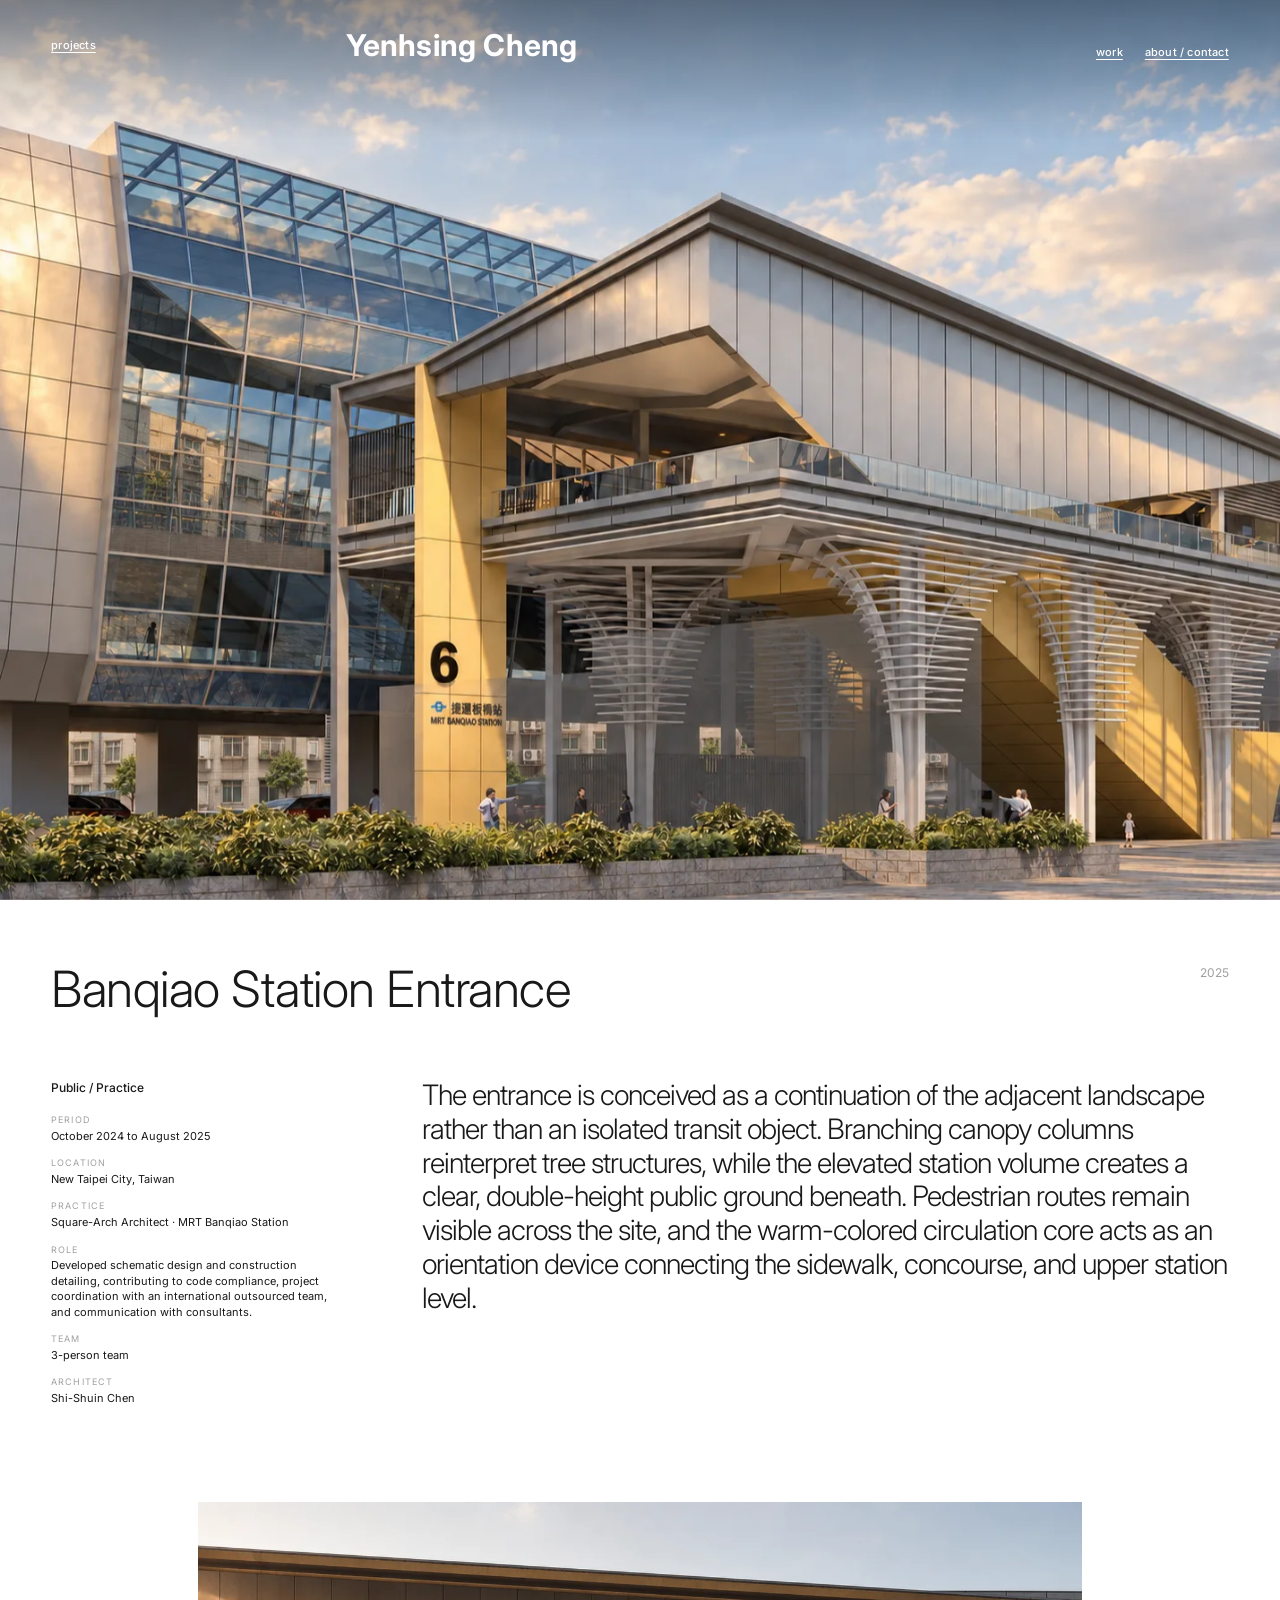
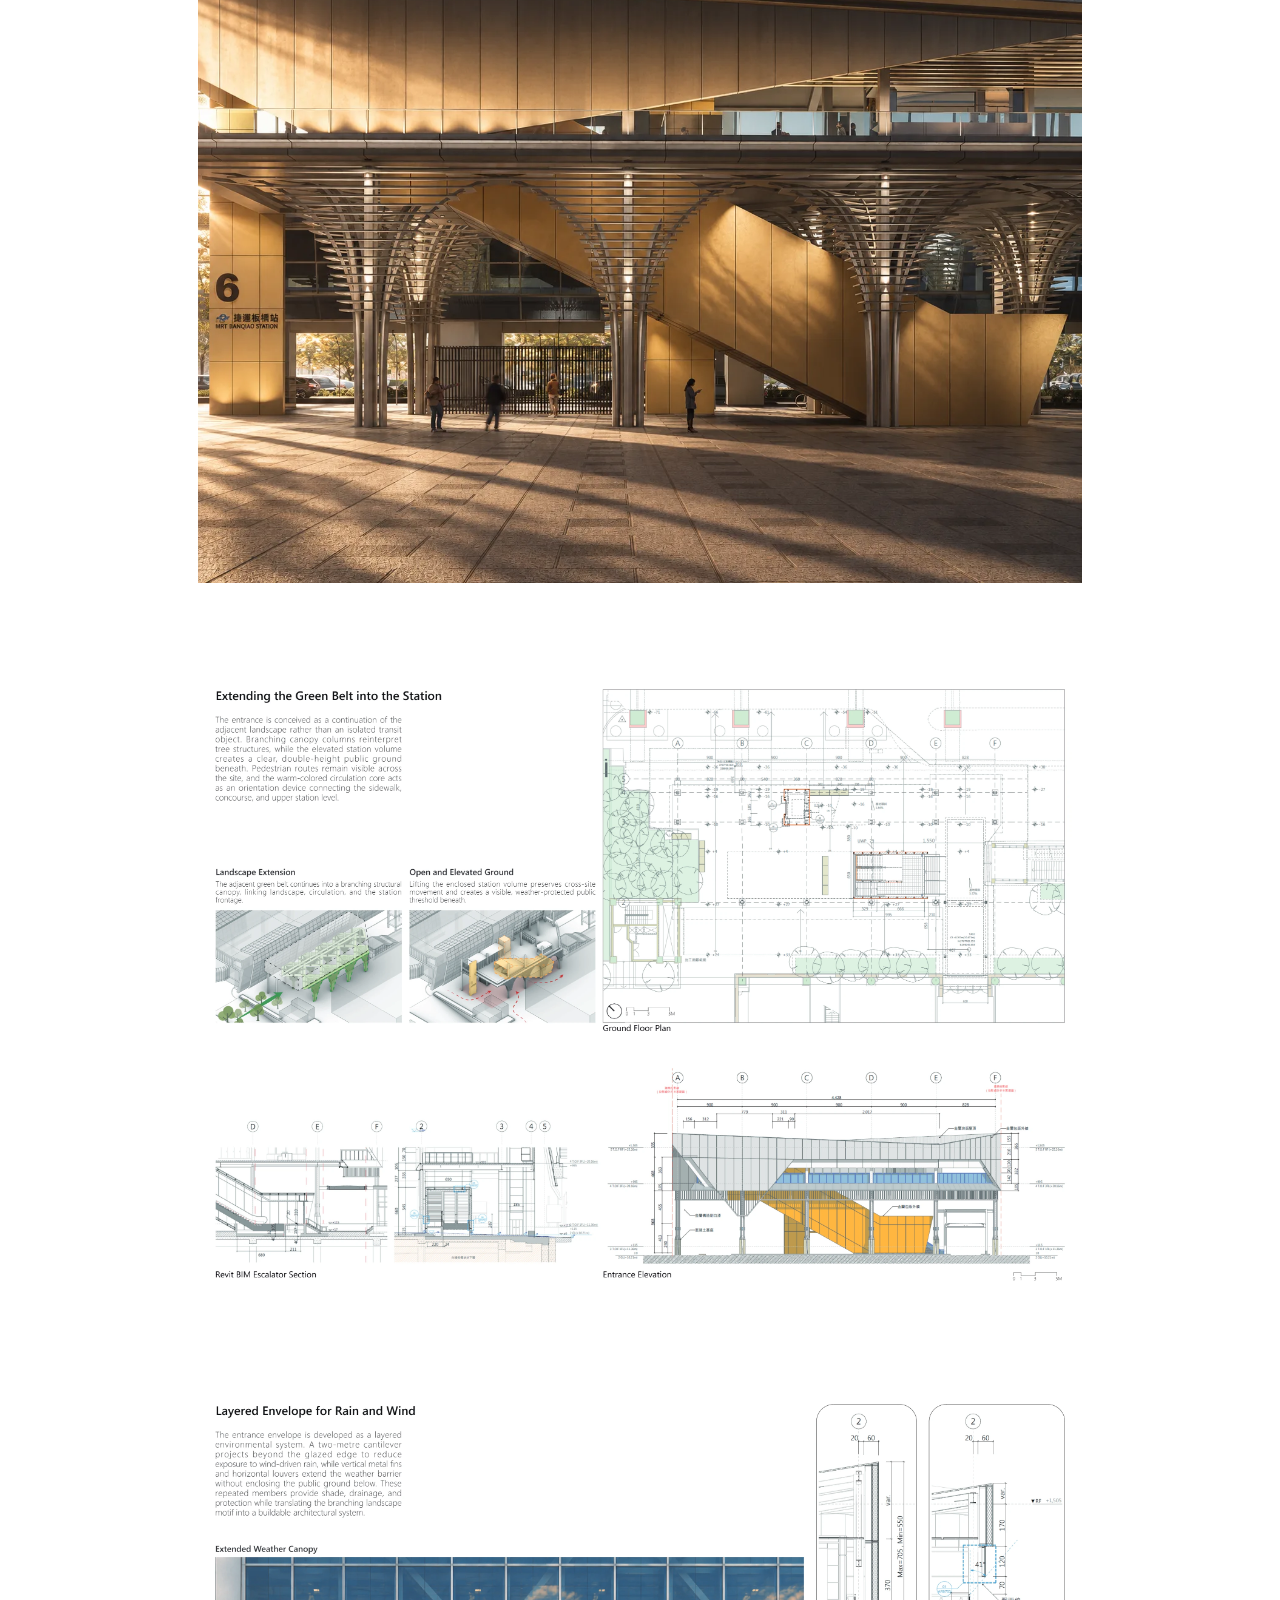
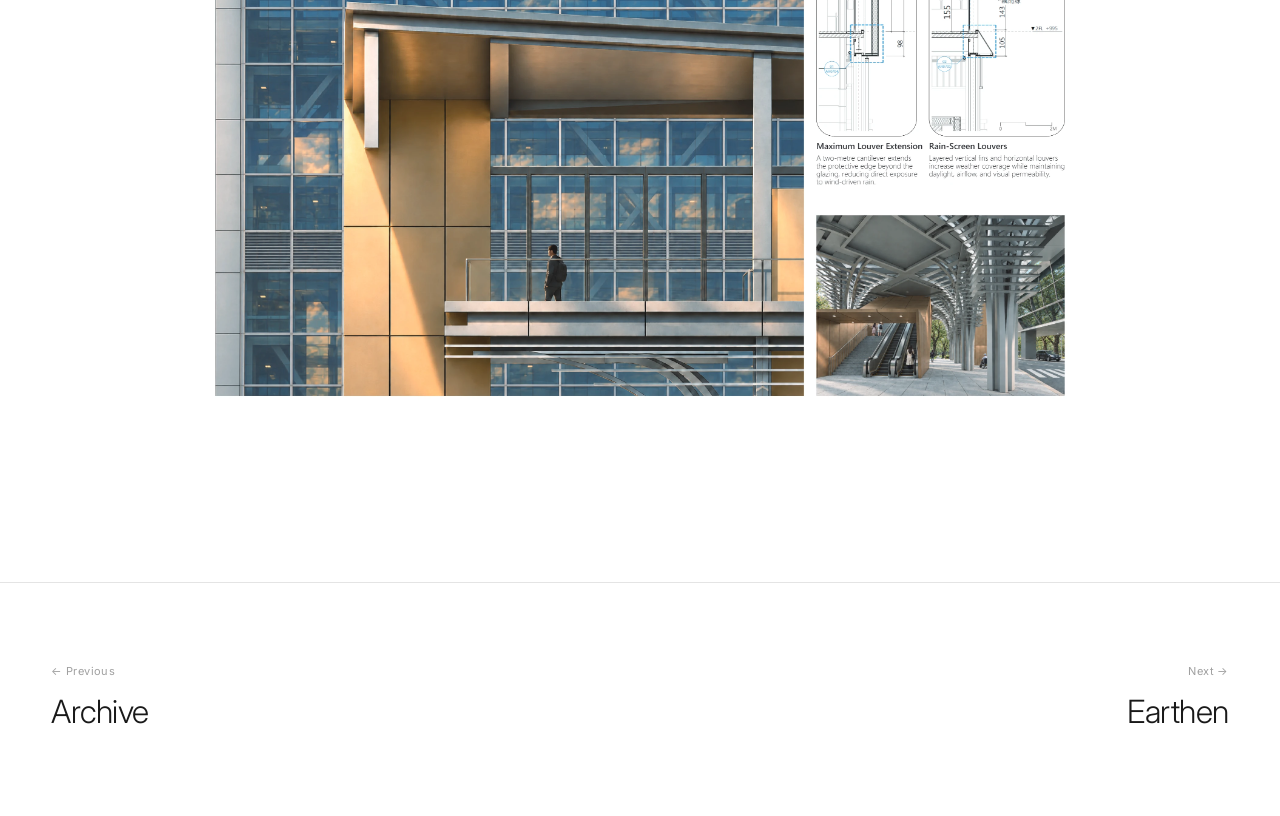
==== commit 0c91e226: "@ Add ThrowShade and rework the Orienteering case page Mirror of the root site: identical tracked fi" ====
--- a/v3-work.html
+++ b/v3-work.html
@@ -10,7 +10,7 @@
   <link rel="preconnect" href="https://fonts.googleapis.com" />
   <link rel="preconnect" href="https://fonts.gstatic.com" crossorigin />
   <link href="https://fonts.googleapis.com/css2?family=Inter:wght@300;400;500;700&family=Spectral:ital,wght@1,400&display=swap" rel="stylesheet" />
-  <link rel="stylesheet" href="v3.css?v=20260917-17" />
+  <link rel="stylesheet" href="v3.css?v=20260917-22" />
 </head>
 
 <body>
@@ -29,7 +29,7 @@
 
   <main class="case3" id="case"></main>
 
-  <script src="v3.js?v=20260917-8"></script>
+  <script src="v3.js?v=20260917-10"></script>
   <script>
     (function () {
       const esc = (s) => (s || '').replace(/&/g, '&amp;').replace(/</g, '&lt;')
@@ -62,19 +62,27 @@
           ${infoRow(p.orgLabel || 'Studio', p.client)}
           ${infoRow('Role', p.role)}
           ${infoRow('Team', p.team)}
+          ${infoRow('Advisor', p.advisor)}
+          ${infoRow('Architect', p.architect)}
+          ${infoRow('Software & Tool', p.tools)}
           ${infoRow('Award', p.award)}
         </dl>`;
 
-      const mediaOf = (src, alt) => isVidV3(src)
-        ? `<video src="${src}" poster="${posterForV3(src)}" muted loop playsinline preload="none" data-lazyplay></video>`
+      /* gallery clips normally autoplay muted in the background; a figure marked
+         controls:true is a full film instead, so it waits for the viewer and
+         carries a scrub bar (no data-lazyplay, which would force it to play) */
+      const mediaOf = (src, alt, controls) => isVidV3(src)
+        ? (controls
+          ? `<video class="case3__player" src="${src}" poster="${posterForV3(src)}" controls playsinline preload="metadata"></video>`
+          : `<video src="${src}" poster="${posterForV3(src)}" muted loop playsinline preload="none" data-lazyplay></video>`)
         : `<img src="${src}" alt="${esc(alt) || esc(p.title)}" loading="lazy">`;
-      const figInner = (f) => `<figure class="case3__figure">${mediaOf(f.src, f.cap)}</figure>`;
-      const figWide = (f) => `<figure class="case3__figure case3__figure--wide reveal">${mediaOf(f.src, f.cap)}</figure>`;
+      const figInner = (f) => `<figure class="case3__figure">${mediaOf(f.src, f.cap, f.controls)}</figure>`;
+      const figWide = (f) => `<figure class="case3__figure case3__figure--wide reveal">${mediaOf(f.src, f.cap, f.controls)}</figure>`;
       /* portrait video with still photos stacked on its left */
       const figDuo = (f) => `
         <div class="case3__duo${f.even ? ' case3__duo--even' : ''} reveal">
           <div class="case3__duo-left">${f.left.map((l) => figInner(l)).join('')}</div>
-          <figure class="case3__figure case3__figure--portrait">${mediaOf(f.src, f.cap)}</figure>
+          <figure class="case3__figure case3__figure--portrait">${mediaOf(f.src, f.cap, f.controls)}</figure>
         </div>`;
 
       /* hero */
--- a/v3.css
+++ b/v3.css
@@ -326,7 +326,7 @@
 
 .feed__item[data-n="1"]  { grid-column: 4 / 13; grid-row: 2;  margin-top: 130px; }
 .feed__item[data-n="2"]  { grid-column: 1 / 8;  grid-row: 3;  margin-top: 70px; }
-.feed__item[data-n="3"]  { grid-column: 8 / 13; grid-row: 4;  margin-top: 90px; }
+.feed__item[data-n="3"]  { grid-column: 4 / 13; grid-row: 4;  margin-top: 90px; }
 .feed__item[data-n="4"]  { grid-column: 1 / 8;  grid-row: 5;  margin-top: 80px; }
 .feed__item[data-n="6"]  { grid-column: 1 / 7;  grid-row: 6;  margin-top: 90px; }
 .feed__item[data-n="10"] { grid-column: 7 / 13; grid-row: 6;  margin-top: 90px; }
@@ -375,7 +375,8 @@
 .feed__item--portrait .feed__media video { width: 100%; height: 100%; object-fit: cover; }
 .feed__item[data-n="5"]  { grid-column: 2 / 5;  grid-row: 9;  margin-top: 80px; }
 .feed__item[data-n="9"]  { grid-column: 9 / 13; grid-row: 10; margin-top: 90px; }
-.feed__item[data-n="11"] { grid-column: 4 / 11; grid-row: 11; margin-top: 110px; }
+.feed__item[data-n="12"] { grid-column: 1 / 8;  grid-row: 11; margin-top: 90px; }
+.feed__item[data-n="11"] { grid-column: 4 / 11; grid-row: 12; margin-top: 110px; }
 
 @media (min-width: 821px) {
   /* The portrait clip anchors the left edge and fills the complete viewing area
@@ -426,10 +427,11 @@
   aspect-ratio: 4 / 3;
 }
 /* Tech follows the Arch index: one row of equal landscape cards. */
-.feed.is-filtered[data-group="tech"] .feed__item[data-n="3"]  { display: none; }
-/* one THRESHLD card is enough in the index, the flagship-store card stays on
-   the home collage, where both still read as separate pieces of the project */
-.feed.is-filtered[data-group="tech"] .feed__item[data-n="10"] { display: none; }
+.feed.is-filtered[data-group="tech"] .feed__item[data-n="12"] { display: none; }
+/* one THRESHLD card is enough in the index. The index row wants a landscape
+   clip and a caption like every other card, so the wearable card stands in here
+   and the portrait flagship-store card stays on the home collage. */
+.feed.is-filtered[data-group="tech"] .feed__item[data-n="6"] { display: none; }
 .feed.is-filtered .feed__media img,
 .feed.is-filtered .feed__media video {
   width: 100%;
